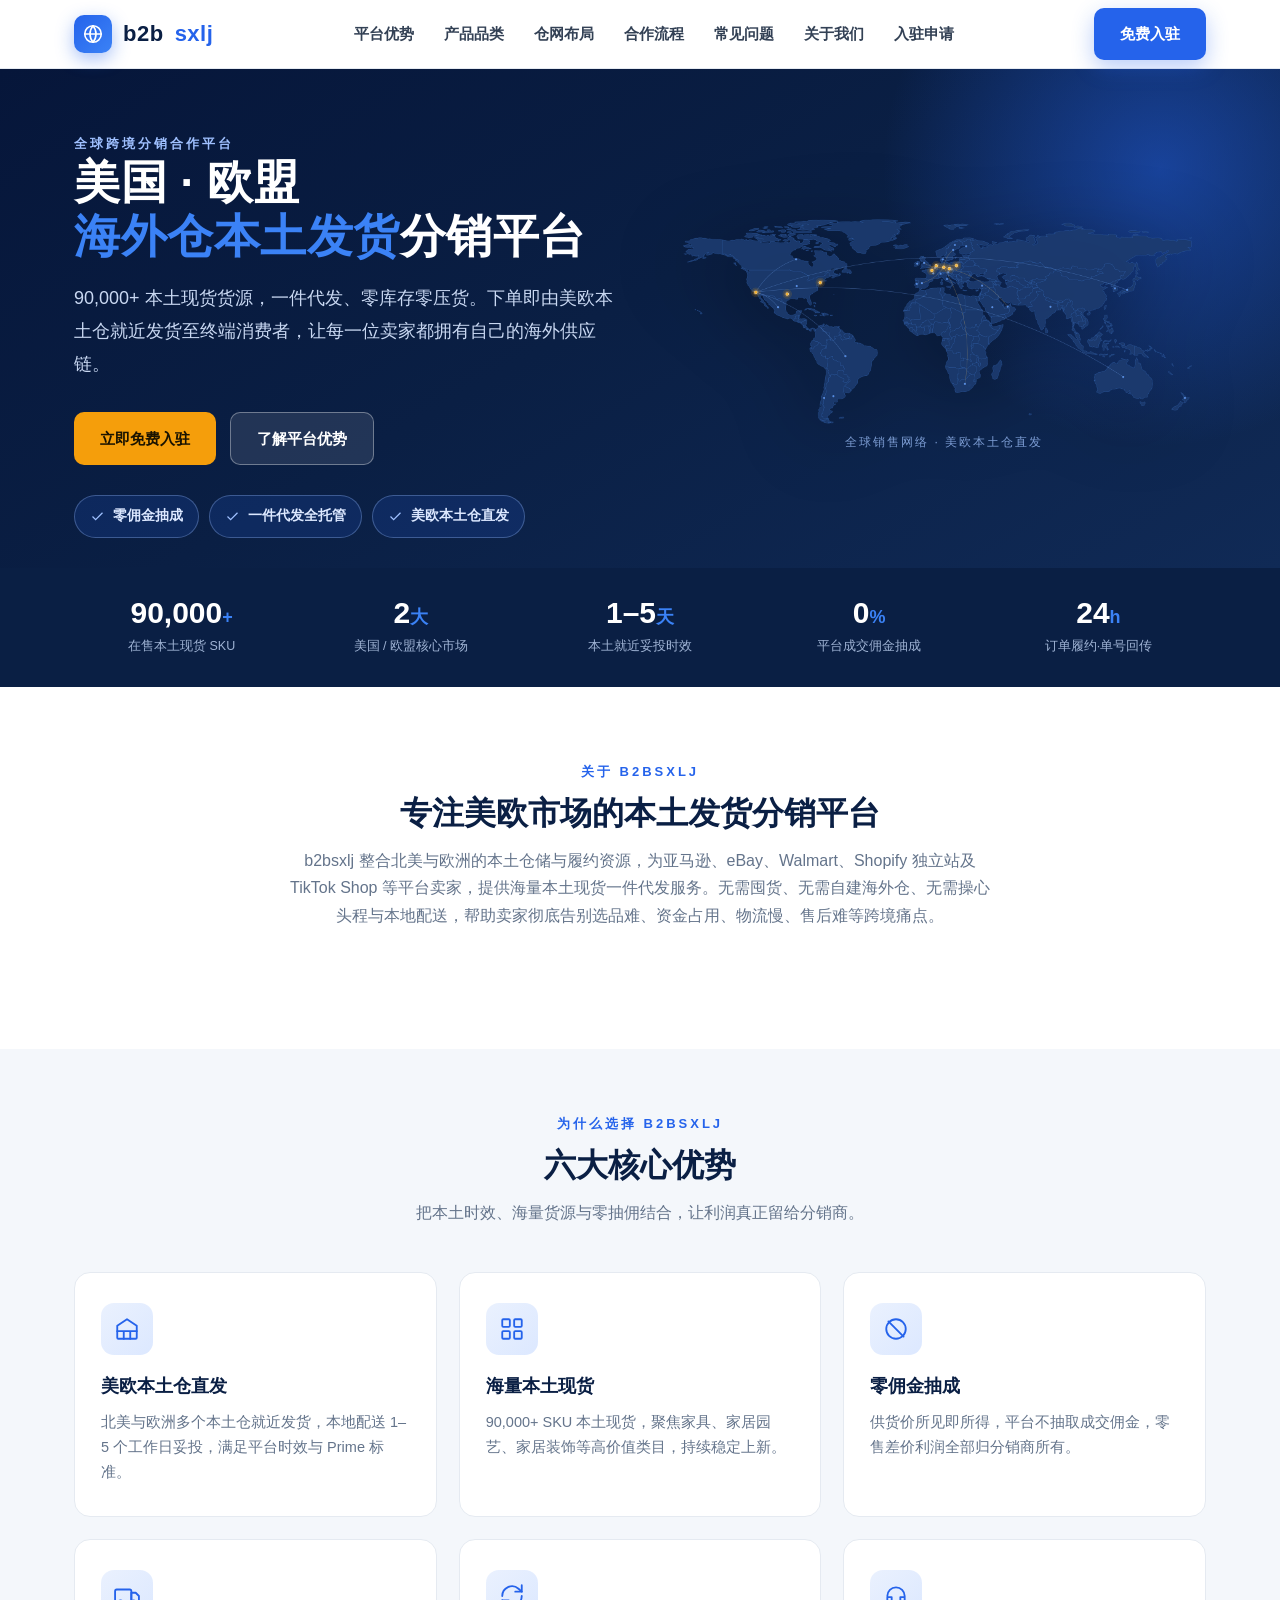
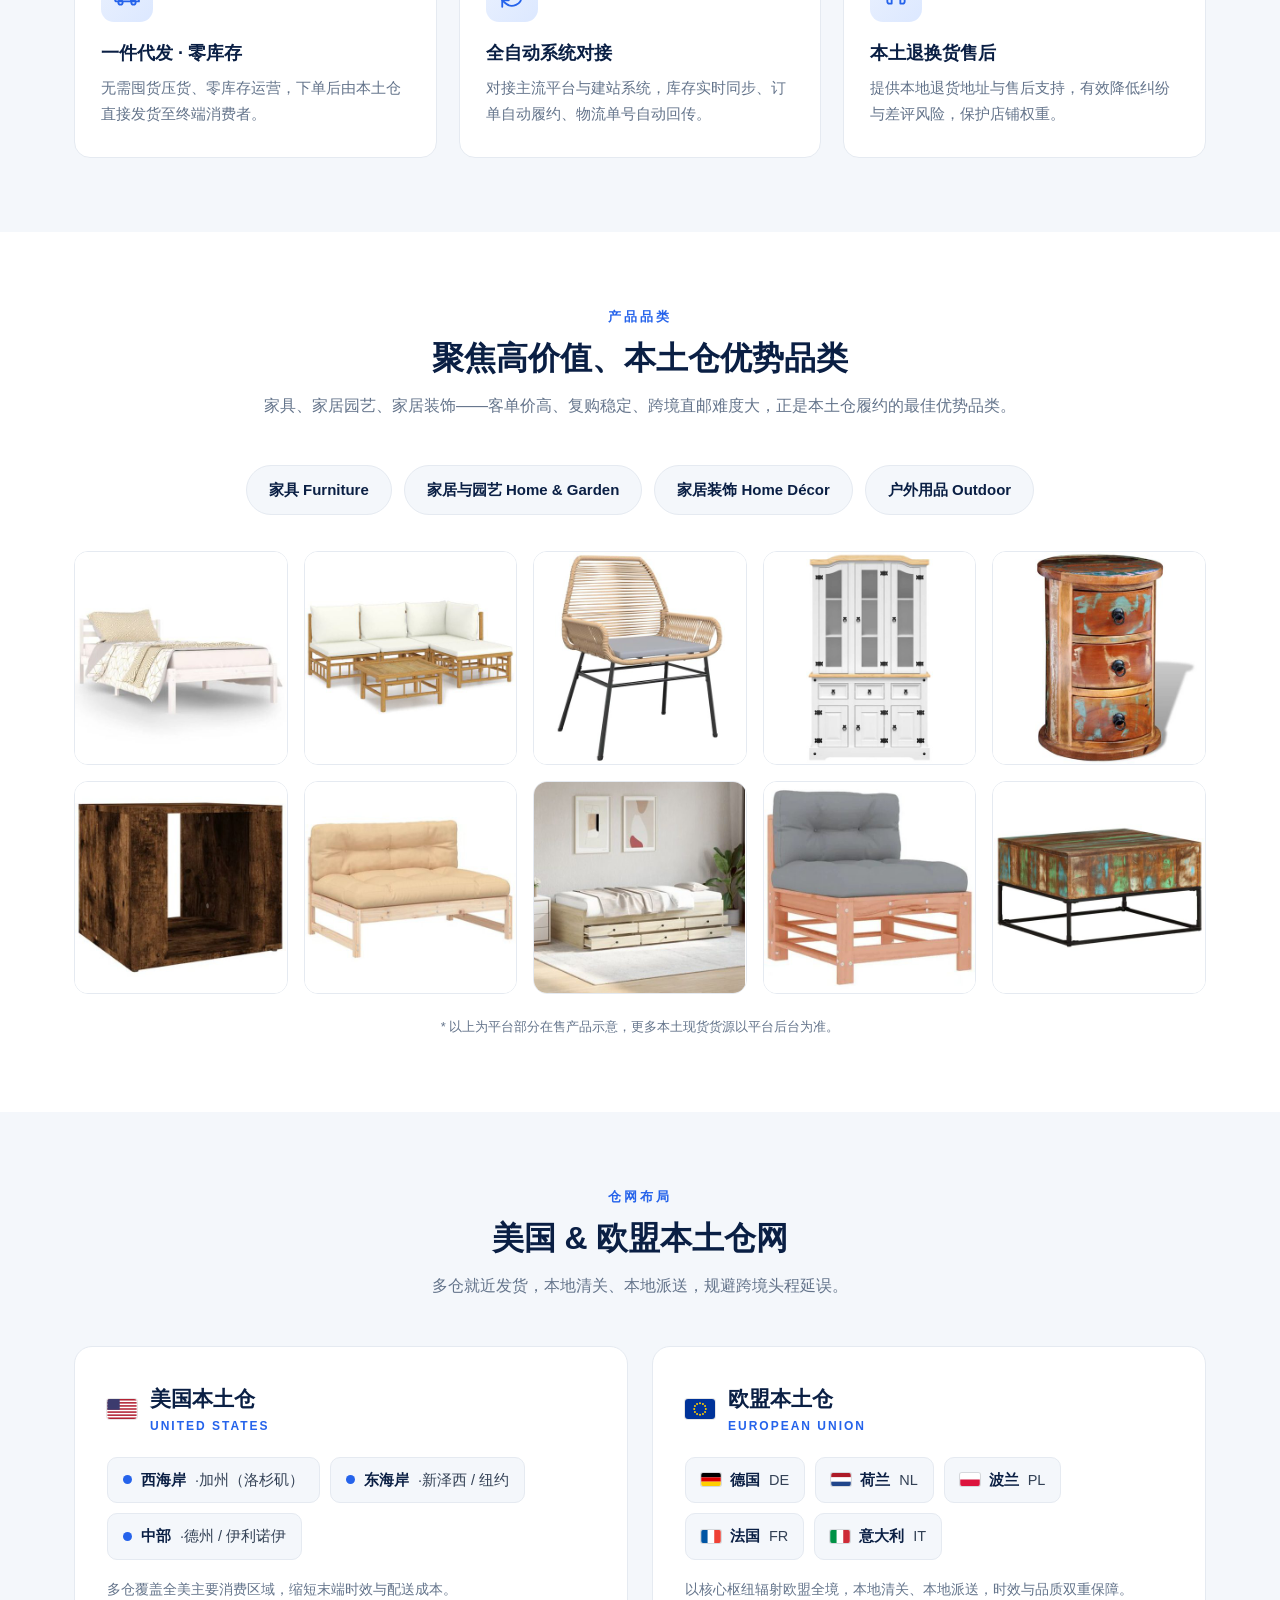
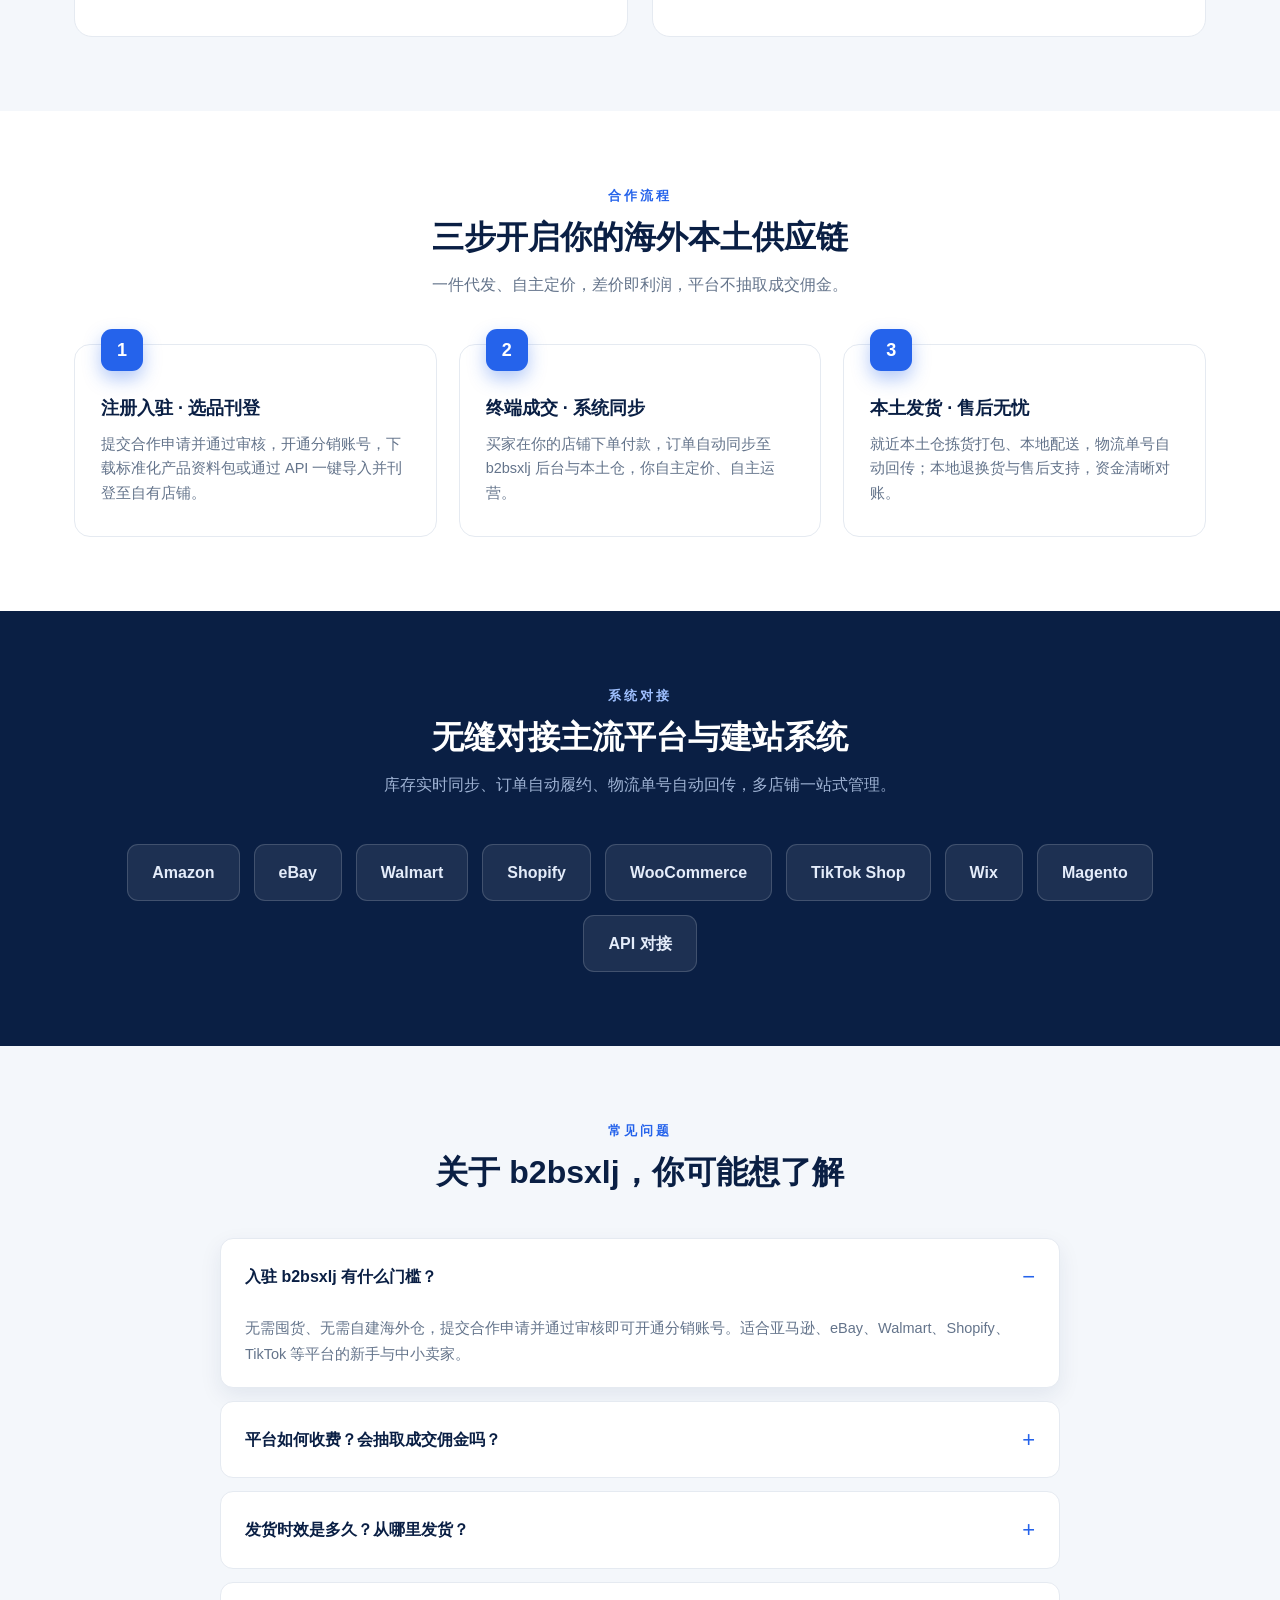
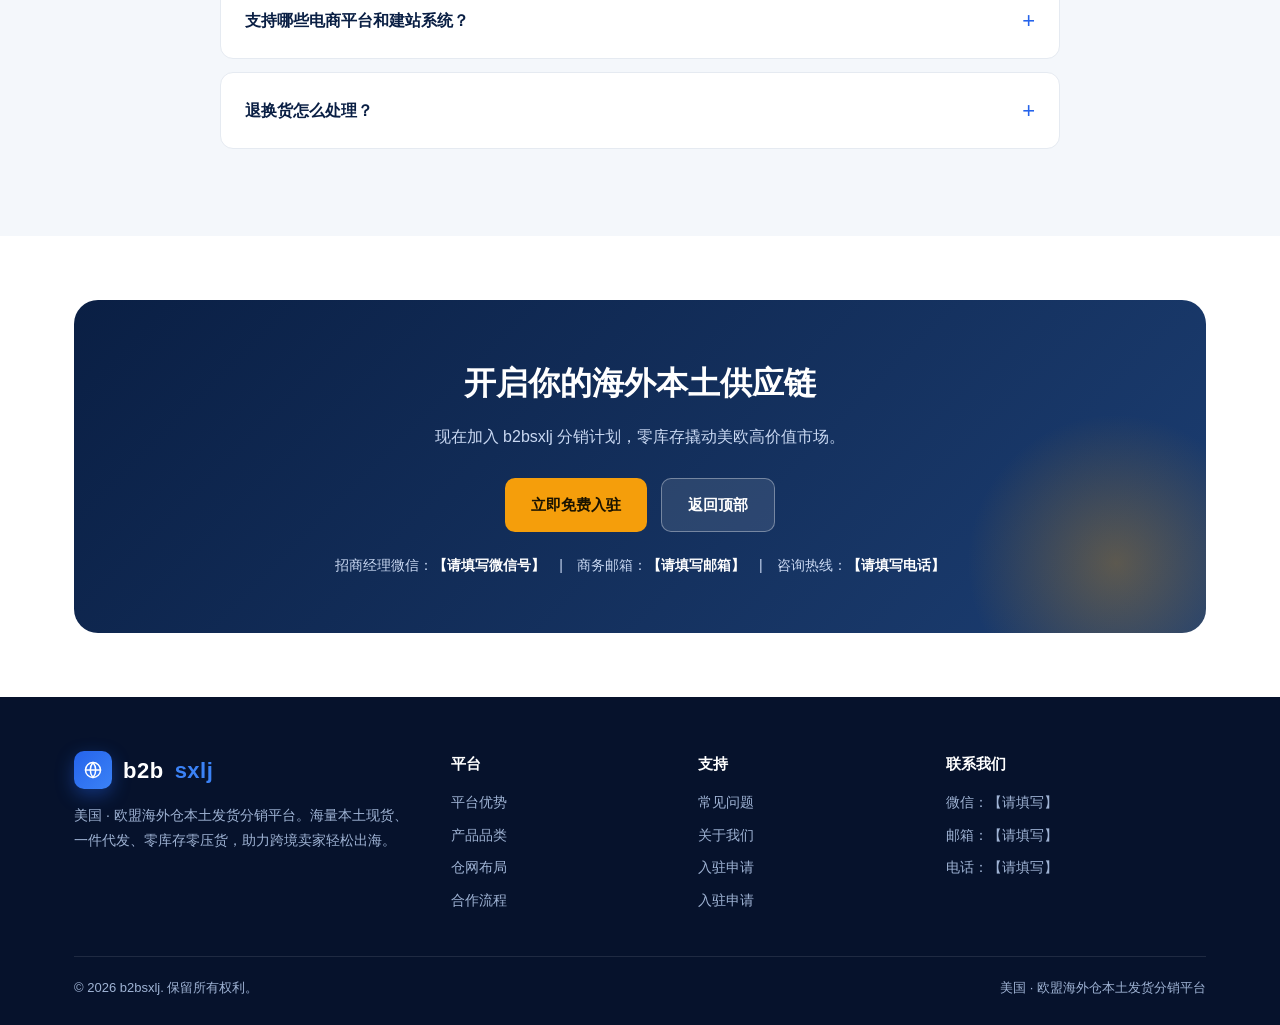
==== site/index.html @ 319b57b9 "Add b2bsxlj static website with Volcano Engine deployment kit - site/: static homepage, about, join " ====
<!DOCTYPE html>
<html lang="zh-CN">
<head>
<meta charset="UTF-8">
<meta name="viewport" content="width=device-width, initial-scale=1.0">
<title>b2bsxlj | 美国·欧盟海外仓本土发货分销平台</title>
<meta name="description" content="b2bsxlj 是专注美国与欧盟市场的海外仓本土发货一件代发分销平台，90,000+ 本土现货，零佣金抽成，系统自动履约。">
<link rel="stylesheet" href="assets/style.css">
</head>
<body>

<!-- ============================= 导航 ============================= -->
<header>
  <div class="wrap nav">
    <a class="logo" href="#top">
      <span class="mk"><svg width="22" height="22" viewBox="0 0 24 24" fill="none" stroke="#fff" stroke-width="1.8" stroke-linecap="round" stroke-linejoin="round"><circle cx="12" cy="12" r="9"/><path d="M3 12h18M12 3a14 14 0 0 1 0 18M12 3a14 14 0 0 0 0 18"/></svg></span>
      b2b<b>sxlj</b>
    </a>
    <nav class="nav-links">
      <a href="#advantages">平台优势</a>
      <a href="#products">产品品类</a>
      <a href="#warehouses">仓网布局</a>
      <a href="#how">合作流程</a>
      <a href="#faq">常见问题</a>
      <a href="about.html">关于我们</a>
      <a href="join.html">入驻申请</a>
    </nav>
    <div class="nav-cta">
      <a class="btn btn-primary" href="join.html">免费入驻</a>
    </div>
  </div>
</header>

<!-- ============================= 首屏 ============================= -->
<section class="hero" id="top">
  <div class="wrap">
    <div class="hero-grid">
      <div>
        <div class="kicker" style="color:#9FC0FF">全球跨境分销合作平台</div>
        <h1>美国 · 欧盟<br><span class="hl">海外仓本土发货</span>分销平台</h1>
        <p class="sub">90,000+ 本土现货货源，一件代发、零库存零压货。下单即由美欧本土仓就近发货至终端消费者，让每一位卖家都拥有自己的海外供应链。</p>
        <div class="cta-row">
          <a class="btn btn-amber" href="join.html">立即免费入驻</a>
          <a class="btn btn-ghost" href="#advantages">了解平台优势</a>
        </div>
        <div class="badges">
          <span class="badge"><svg width="15" height="15" viewBox="0 0 24 24" fill="none" stroke="#9FC0FF" stroke-width="2"><path d="M20 6 9 17l-5-5"/></svg>零佣金抽成</span>
          <span class="badge"><svg width="15" height="15" viewBox="0 0 24 24" fill="none" stroke="#9FC0FF" stroke-width="2"><path d="M20 6 9 17l-5-5"/></svg>一件代发全托管</span>
          <span class="badge"><svg width="15" height="15" viewBox="0 0 24 24" fill="none" stroke="#9FC0FF" stroke-width="2"><path d="M20 6 9 17l-5-5"/></svg>美欧本土仓直发</span>
        </div>
      </div>
      <div class="hero-art">
        <img class="hero-map" src="assets/map.png" alt="b2bsxlj 全球销售与履约网络">
        <div class="hero-cap">全球销售网络 · 美欧本土仓直发</div>
      </div>
    </div>
  </div>
</section>

<!-- ============================= 数据条 ============================= -->
<section class="stats">
  <div class="wrap">
    <div class="stat"><div class="n">90,000<span>+</span></div><div class="l">在售本土现货 SKU</div></div>
    <div class="stat"><div class="n">2<span>大</span></div><div class="l">美国 / 欧盟核心市场</div></div>
    <div class="stat"><div class="n">1–5<span>天</span></div><div class="l">本土就近妥投时效</div></div>
    <div class="stat"><div class="n">0<span>%</span></div><div class="l">平台成交佣金抽成</div></div>
    <div class="stat"><div class="n">24<span>h</span></div><div class="l">订单履约·单号回传</div></div>
  </div>
</section>

<!-- ============================= 平台简介 ============================= -->
<section class="sec">
  <div class="wrap sec-head">
    <div class="kicker">关于 b2bsxlj</div>
    <h2>专注美欧市场的本土发货分销平台</h2>
    <p>b2bsxlj 整合北美与欧洲的本土仓储与履约资源，为亚马逊、eBay、Walmart、Shopify 独立站及 TikTok Shop 等平台卖家，提供海量本土现货一件代发服务。无需囤货、无需自建海外仓、无需操心头程与本地配送，帮助卖家彻底告别选品难、资金占用、物流慢、售后难等跨境痛点。</p>
  </div>
</section>

<!-- ============================= 核心优势 ============================= -->
<section class="sec" id="advantages" style="background:var(--panel);padding-top:64px">
  <div class="wrap">
    <div class="sec-head">
      <div class="kicker">为什么选择 b2bsxlj</div>
      <h2>六大核心优势</h2>
      <p>把本土时效、海量货源与零抽佣结合，让利润真正留给分销商。</p>
    </div>
    <div class="feat-grid">
      <div class="feat"><div class="ic"><svg width="26" height="26" viewBox="0 0 24 24" fill="none" stroke="currentColor" stroke-width="1.7" stroke-linecap="round" stroke-linejoin="round"><path d="M3 9l9-6 9 6v11a1 1 0 0 1-1 1H4a1 1 0 0 1-1-1z"/><path d="M3 14h18M9 21v-7h6v7"/></svg></div>
        <h3>美欧本土仓直发</h3><p>北美与欧洲多个本土仓就近发货，本地配送 1–5 个工作日妥投，满足平台时效与 Prime 标准。</p></div>
      <div class="feat"><div class="ic"><svg width="26" height="26" viewBox="0 0 24 24" fill="none" stroke="currentColor" stroke-width="1.7" stroke-linecap="round" stroke-linejoin="round"><rect x="3" y="3" width="7" height="7" rx="1"/><rect x="14" y="3" width="7" height="7" rx="1"/><rect x="3" y="14" width="7" height="7" rx="1"/><rect x="14" y="14" width="7" height="7" rx="1"/></svg></div>
        <h3>海量本土现货</h3><p>90,000+ SKU 本土现货，聚焦家具、家居园艺、家居装饰等高价值类目，持续稳定上新。</p></div>
      <div class="feat"><div class="ic"><svg width="26" height="26" viewBox="0 0 24 24" fill="none" stroke="currentColor" stroke-width="1.7" stroke-linecap="round" stroke-linejoin="round"><circle cx="12" cy="12" r="9"/><path d="M5 5l14 14"/></svg></div>
        <h3>零佣金抽成</h3><p>供货价所见即所得，平台不抽取成交佣金，零售差价利润全部归分销商所有。</p></div>
      <div class="feat"><div class="ic"><svg width="26" height="26" viewBox="0 0 24 24" fill="none" stroke="currentColor" stroke-width="1.7" stroke-linecap="round" stroke-linejoin="round"><rect x="1" y="6" width="15" height="11" rx="1.5"/><path d="M16 9h4l3 3v5h-7z"/><circle cx="6" cy="18" r="2"/><circle cx="18" cy="18" r="2"/></svg></div>
        <h3>一件代发 · 零库存</h3><p>无需囤货压货、零库存运营，下单后由本土仓直接发货至终端消费者。</p></div>
      <div class="feat"><div class="ic"><svg width="26" height="26" viewBox="0 0 24 24" fill="none" stroke="currentColor" stroke-width="1.7" stroke-linecap="round" stroke-linejoin="round"><path d="M21 2v6h-6"/><path d="M3 12a9 9 0 0 1 15-6.7L21 8"/><path d="M3 22v-6h6"/><path d="M21 12a9 9 0 0 1-15 6.7L3 16"/></svg></div>
        <h3>全自动系统对接</h3><p>对接主流平台与建站系统，库存实时同步、订单自动履约、物流单号自动回传。</p></div>
      <div class="feat"><div class="ic"><svg width="26" height="26" viewBox="0 0 24 24" fill="none" stroke="currentColor" stroke-width="1.7" stroke-linecap="round" stroke-linejoin="round"><path d="M4 12a8 8 0 0 1 16 0v5a2 2 0 0 1-2 2h-2v-6h4M4 13h4v6H6a2 2 0 0 1-2-2z"/></svg></div>
        <h3>本土退换货售后</h3><p>提供本地退货地址与售后支持，有效降低纠纷与差评风险，保护店铺权重。</p></div>
    </div>
  </div>
</section>

<!-- ============================= 产品品类 ============================= -->
<section class="sec" id="products">
  <div class="wrap">
    <div class="sec-head">
      <div class="kicker">产品品类</div>
      <h2>聚焦高价值、本土仓优势品类</h2>
      <p>家具、家居园艺、家居装饰——客单价高、复购稳定、跨境直邮难度大，正是本土仓履约的最佳优势品类。</p>
    </div>
    <div class="cats">
      <span class="cat-pill">家具 Furniture</span>
      <span class="cat-pill">家居与园艺 Home &amp; Garden</span>
      <span class="cat-pill">家居装饰 Home Décor</span>
      <span class="cat-pill">户外用品 Outdoor</span>
    </div>
    <div class="prod-grid">
      <div class="pcard"><div class="pimg" style="background-image:url('assets/p1.jpg')"></div></div>
      <div class="pcard"><div class="pimg" style="background-image:url('assets/p2.jpg')"></div></div>
      <div class="pcard"><div class="pimg" style="background-image:url('assets/p3.jpg')"></div></div>
      <div class="pcard"><div class="pimg" style="background-image:url('assets/p4.jpg')"></div></div>
      <div class="pcard"><div class="pimg" style="background-image:url('assets/p5.jpg')"></div></div>
      <div class="pcard"><div class="pimg" style="background-image:url('assets/p6.jpg')"></div></div>
      <div class="pcard"><div class="pimg" style="background-image:url('assets/p7.jpg')"></div></div>
      <div class="pcard"><div class="pimg" style="background-image:url('assets/p8.jpg')"></div></div>
      <div class="pcard"><div class="pimg" style="background-image:url('assets/p9.jpg')"></div></div>
      <div class="pcard"><div class="pimg" style="background-image:url('assets/p10.jpg')"></div></div>
    </div>
    <p class="prod-note">* 以上为平台部分在售产品示意，更多本土现货货源以平台后台为准。</p>
  </div>
</section>

<!-- ============================= 仓网布局 ============================= -->
<section class="sec wh-sec" id="warehouses">
  <div class="wrap">
    <div class="sec-head">
      <div class="kicker">仓网布局</div>
      <h2>美国 &amp; 欧盟本土仓网</h2>
      <p>多仓就近发货，本地清关、本地派送，规避跨境头程延误。</p>
    </div>
    <div class="wh-grid">
      <div class="whc">
        <div class="hd">
          <svg class="flag" width="30" height="20" viewBox="0 0 38 26"><rect width="38" height="26" fill="#fff"/><g fill="#B22234"><rect width="38" height="2"/><rect y="4" width="38" height="2"/><rect y="8" width="38" height="2"/><rect y="12" width="38" height="2"/><rect y="16" width="38" height="2"/><rect y="20" width="38" height="2"/><rect y="24" width="38" height="2"/></g><rect width="16" height="14" fill="#3C3B6E"/></svg>
          <div class="t">美国本土仓<small>UNITED STATES</small></div>
        </div>
        <div class="nodes">
          <span class="node"><span class="dot"></span><b>西海岸</b>·加州（洛杉矶）</span>
          <span class="node"><span class="dot"></span><b>东海岸</b>·新泽西 / 纽约</span>
          <span class="node"><span class="dot"></span><b>中部</b>·德州 / 伊利诺伊</span>
        </div>
        <p class="desc">多仓覆盖全美主要消费区域，缩短末端时效与配送成本。</p>
      </div>
      <div class="whc">
        <div class="hd">
          <svg class="flag" width="30" height="20" viewBox="0 0 36 24"><rect width="36" height="24" fill="#003399"/><g fill="#FFCC00"><circle cx="18" cy="5" r="1.2"/><circle cx="21.5" cy="5.94" r="1.2"/><circle cx="24.06" cy="8.5" r="1.2"/><circle cx="25" cy="12" r="1.2"/><circle cx="24.06" cy="15.5" r="1.2"/><circle cx="21.5" cy="18.06" r="1.2"/><circle cx="18" cy="19" r="1.2"/><circle cx="14.5" cy="18.06" r="1.2"/><circle cx="11.94" cy="15.5" r="1.2"/><circle cx="11" cy="12" r="1.2"/><circle cx="11.94" cy="8.5" r="1.2"/><circle cx="14.5" cy="5.94" r="1.2"/></g></svg>
          <div class="t">欧盟本土仓<small>EUROPEAN UNION</small></div>
        </div>
        <div class="nodes">
          <span class="node"><svg class="cflag" viewBox="0 0 18 12"><rect width="18" height="4" fill="#000"/><rect y="4" width="18" height="4" fill="#DD0000"/><rect y="8" width="18" height="4" fill="#FFCE00"/></svg><b>德国</b> DE</span>
          <span class="node"><svg class="cflag" viewBox="0 0 18 12"><rect width="18" height="4" fill="#AE1C28"/><rect y="4" width="18" height="4" fill="#fff"/><rect y="8" width="18" height="4" fill="#21468B"/></svg><b>荷兰</b> NL</span>
          <span class="node"><svg class="cflag" viewBox="0 0 18 12"><rect width="18" height="6" fill="#fff"/><rect y="6" width="18" height="6" fill="#DC143C"/></svg><b>波兰</b> PL</span>
          <span class="node"><svg class="cflag" viewBox="0 0 18 12"><rect width="6" height="12" fill="#0055A4"/><rect x="6" width="6" height="12" fill="#fff"/><rect x="12" width="6" height="12" fill="#EF4135"/></svg><b>法国</b> FR</span>
          <span class="node"><svg class="cflag" viewBox="0 0 18 12"><rect width="6" height="12" fill="#009246"/><rect x="6" width="6" height="12" fill="#fff"/><rect x="12" width="6" height="12" fill="#CE2B37"/></svg><b>意大利</b> IT</span>
        </div>
        <p class="desc">以核心枢纽辐射欧盟全境，本地清关、本地派送，时效与品质双重保障。</p>
      </div>
    </div>
  </div>
</section>

<!-- ============================= 合作流程 ============================= -->
<section class="sec" id="how">
  <div class="wrap">
    <div class="sec-head">
      <div class="kicker">合作流程</div>
      <h2>三步开启你的海外本土供应链</h2>
      <p>一件代发、自主定价，差价即利润，平台不抽取成交佣金。</p>
    </div>
    <div class="steps">
      <div class="step"><div class="no">1</div><h3>注册入驻 · 选品刊登</h3><p>提交合作申请并通过审核，开通分销账号，下载标准化产品资料包或通过 API 一键导入并刊登至自有店铺。</p></div>
      <div class="step"><div class="no">2</div><h3>终端成交 · 系统同步</h3><p>买家在你的店铺下单付款，订单自动同步至 b2bsxlj 后台与本土仓，你自主定价、自主运营。</p></div>
      <div class="step"><div class="no">3</div><h3>本土发货 · 售后无忧</h3><p>就近本土仓拣货打包、本地配送，物流单号自动回传；本地退换货与售后支持，资金清晰对账。</p></div>
    </div>
  </div>
</section>

<!-- ============================= 系统对接 ============================= -->
<section class="sec integ-sec">
  <div class="wrap">
    <div class="sec-head">
      <div class="kicker" style="color:#9FC0FF">系统对接</div>
      <h2>无缝对接主流平台与建站系统</h2>
      <p>库存实时同步、订单自动履约、物流单号自动回传，多店铺一站式管理。</p>
    </div>
    <div class="integ">
      <span class="chip">Amazon</span>
      <span class="chip">eBay</span>
      <span class="chip">Walmart</span>
      <span class="chip">Shopify</span>
      <span class="chip">WooCommerce</span>
      <span class="chip">TikTok Shop</span>
      <span class="chip">Wix</span>
      <span class="chip">Magento</span>
      <span class="chip">API 对接</span>
    </div>
  </div>
</section>

<!-- ============================= 常见问题 ============================= -->
<section class="sec" id="faq" style="background:var(--panel)">
  <div class="wrap">
    <div class="sec-head"><div class="kicker">常见问题</div><h2>关于 b2bsxlj，你可能想了解</h2></div>
    <div class="faq">
      <details open><summary>入驻 b2bsxlj 有什么门槛？</summary><div class="a">无需囤货、无需自建海外仓，提交合作申请并通过审核即可开通分销账号。适合亚马逊、eBay、Walmart、Shopify、TikTok 等平台的新手与中小卖家。</div></details>
      <details><summary>平台如何收费？会抽取成交佣金吗？</summary><div class="a">平台不抽取成交佣金，供货价所见即所得，零售差价利润全部归你。具体费用方案以平台公布为准，详情请联系招商经理咨询。</div></details>
      <details><summary>发货时效是多久？从哪里发货？</summary><div class="a">订单由美国 / 欧盟本土仓就近发货，本地配送一般 1–5 个工作日妥投，满足主流平台与买家对本土时效的要求。</div></details>
      <details><summary>支持哪些电商平台和建站系统？</summary><div class="a">支持 Amazon、eBay、Walmart、Shopify、WooCommerce、TikTok Shop、Wix、Magento 等主流平台，可通过资料包或 API 对接，库存与订单自动同步。</div></details>
      <details><summary>退换货怎么处理？</summary><div class="a">提供本地退货地址与售后支持，退货可退至本土仓，由平台协助处理，降低纠纷与差评风险。</div></details>
    </div>
  </div>
</section>

<!-- ============================= 行动号召 ============================= -->
<section class="cta-sec" id="contact">
  <div class="wrap">
    <div class="cta-box">
      <h2>开启你的海外本土供应链</h2>
      <p>现在加入 b2bsxlj 分销计划，零库存撬动美欧高价值市场。</p>
      <div class="cta-row">
        <a class="btn btn-amber" href="join.html">立即免费入驻</a>
        <a class="btn btn-ghost" href="#top">返回顶部</a>
      </div>
      <p style="margin-top:22px;font-size:14px">招商经理微信：<b style="color:#fff">【请填写微信号】</b>　|　商务邮箱：<b style="color:#fff">【请填写邮箱】</b>　|　咨询热线：<b style="color:#fff">【请填写电话】</b></p>
    </div>
  </div>
</section>

<!-- ============================= 页脚 ============================= -->
<footer>
  <div class="wrap">
    <div class="foot-grid">
      <div>
        <div class="logo"><span class="mk"><svg width="20" height="20" viewBox="0 0 24 24" fill="none" stroke="#fff" stroke-width="1.8" stroke-linecap="round" stroke-linejoin="round"><circle cx="12" cy="12" r="9"/><path d="M3 12h18M12 3a14 14 0 0 1 0 18M12 3a14 14 0 0 0 0 18"/></svg></span>b2b<b style="color:var(--azure2)">sxlj</b></div>
        <p>美国 · 欧盟海外仓本土发货分销平台。海量本土现货、一件代发、零库存零压货，助力跨境卖家轻松出海。</p>
      </div>
      <div class="foot-col"><h4>平台</h4><a href="#advantages">平台优势</a><a href="#products">产品品类</a><a href="#warehouses">仓网布局</a><a href="#how">合作流程</a></div>
      <div class="foot-col"><h4>支持</h4><a href="#faq">常见问题</a><a href="about.html">关于我们</a>
      <a href="join.html">入驻申请</a><a href="join.html">入驻申请</a></div>
      <div class="foot-col"><h4>联系我们</h4><a href="#">微信：【请填写】</a><a href="#">邮箱：【请填写】</a><a href="#">电话：【请填写】</a></div>
    </div>
    <div class="foot-bottom">
      <span>© 2026 b2bsxlj. 保留所有权利。</span>
      <span>美国 · 欧盟海外仓本土发货分销平台</span>
    </div>
  </div>
</footer>

<script src="assets/edit.js"></script>
</body>
</html>
---- site/assets/style.css ----
:root{
    --ink:#0A1F44; --navy:#102A56; --azure:#2563EB; --azure2:#3B82F6;
    --amber:#F59E0B; --slate:#334155; --muted:#64748B; --line:#E5EAF1;
    --panel:#F4F7FB; --panel2:#EEF3FA; --white:#fff;
    --maxw:1180px;
  }
  *{margin:0;padding:0;box-sizing:border-box}
  html{scroll-behavior:smooth}
  body{font-family:-apple-system,BlinkMacSystemFont,"PingFang SC","Microsoft YaHei","Noto Sans SC","Hiragino Sans GB",sans-serif;
    color:var(--slate);line-height:1.7;background:#fff;-webkit-font-smoothing:antialiased}
  a{color:inherit;text-decoration:none}
  img{max-width:100%;display:block}
  .wrap{max-width:var(--maxw);margin:0 auto;padding:0 24px}
  .btn{display:inline-flex;align-items:center;gap:8px;border-radius:10px;padding:13px 26px;font-size:15px;font-weight:700;cursor:pointer;border:none;transition:.2s}
  .btn-primary{background:var(--azure);color:#fff;box-shadow:0 8px 22px rgba(37,99,235,.32)}
  .btn-primary:hover{background:#1d4fd0;transform:translateY(-1px)}
  .btn-amber{background:var(--amber);color:#1a1300}
  .btn-amber:hover{background:#e08e00;transform:translateY(-1px)}
  .btn-ghost{background:rgba(255,255,255,.1);color:#fff;border:1px solid rgba(255,255,255,.35)}
  .btn-ghost:hover{background:rgba(255,255,255,.18)}
  .kicker{font-size:13px;letter-spacing:3px;font-weight:800;color:var(--azure);text-transform:uppercase}
  .sec{padding:74px 0}
  .sec-head{text-align:center;max-width:760px;margin:0 auto 46px}
  .sec-head h2{font-size:32px;font-weight:900;color:var(--ink);margin:10px 0 14px;line-height:1.25}
  .sec-head p{font-size:16px;color:var(--muted)}

  /* ---------- NAV ---------- */
  header{position:sticky;top:0;z-index:50;background:rgba(255,255,255,.92);backdrop-filter:blur(10px);border-bottom:1px solid var(--line)}
  .nav{display:flex;align-items:center;justify-content:space-between;height:68px}
  .logo{display:flex;align-items:center;gap:11px;font-weight:900;font-size:22px;color:var(--ink);letter-spacing:.5px}
  .logo b{color:var(--azure)}
  .logo .mk{width:38px;height:38px;border-radius:10px;background:linear-gradient(135deg,var(--azure),var(--azure2));display:flex;align-items:center;justify-content:center;box-shadow:0 6px 18px rgba(37,99,235,.4)}
  .nav-links{display:flex;align-items:center;gap:30px}
  .nav-links a{font-size:15px;font-weight:600;color:var(--slate)}
  .nav-links a:hover{color:var(--azure)}
  .nav-cta{display:flex;align-items:center;gap:12px}
  .menu-toggle{display:none;background:none;border:none;cursor:pointer}

  /* ---------- HERO ---------- */
  .hero{position:relative;background:linear-gradient(150deg,#06163A 0%,#0A1F44 48%,#102A56 100%);color:#fff;overflow:hidden}
  .hero::before{content:"";position:absolute;width:560px;height:560px;right:-160px;top:-180px;border-radius:50%;
    background:radial-gradient(circle,rgba(37,99,235,.5),transparent 70%)}
  .hero .wrap{position:relative;z-index:2;padding-top:64px;padding-bottom:30px}
  .hero-grid{display:grid;grid-template-columns:1.05fr .95fr;gap:30px;align-items:center}
  .hero h1{font-size:46px;line-height:1.18;font-weight:900;letter-spacing:.5px}
  .hero h1 .hl{color:var(--azure2)}
  .hero .sub{margin-top:18px;font-size:18px;color:#C9D8F2;line-height:1.85;max-width:540px}
  .hero .cta-row{margin-top:30px;display:flex;gap:14px;flex-wrap:wrap}
  .hero .badges{margin-top:30px;display:flex;gap:10px;flex-wrap:wrap}
  .hero .badge{display:flex;align-items:center;gap:8px;background:rgba(37,99,235,.16);border:1px solid rgba(159,192,255,.32);
    padding:9px 15px;border-radius:30px;font-size:13.5px;color:#DCE8FF;font-weight:600}
  .hero .badge svg{flex:none}
  .hero-art{position:relative}
  .hero-map{width:100%;filter:drop-shadow(0 16px 40px rgba(0,0,0,.4))}
  .hero-cap{margin-top:8px;font-size:12px;letter-spacing:2px;color:#7FA0D8;text-align:center}

  /* ---------- STATS ---------- */
  .stats{background:var(--ink);color:#fff}
  .stats .wrap{display:grid;grid-template-columns:repeat(5,1fr);gap:14px;padding:30px 24px}
  .stat{text-align:center}
  .stat .n{font-size:30px;font-weight:900;line-height:1}
  .stat .n span{color:var(--azure2);font-size:18px}
  .stat .l{font-size:12.5px;color:#9FB3D4;margin-top:8px}

  /* ---------- FEATURES ---------- */
  .feat-grid{display:grid;grid-template-columns:repeat(3,1fr);gap:22px}
  .feat{background:#fff;border:1px solid var(--line);border-radius:16px;padding:30px 26px;transition:.2s}
  .feat:hover{box-shadow:0 14px 36px rgba(16,42,86,.1);transform:translateY(-3px);border-color:#cdd 9e2}
  .feat .ic{width:52px;height:52px;border-radius:13px;background:linear-gradient(135deg,#EAF1FE,#DCE8FF);display:flex;align-items:center;justify-content:center;color:var(--azure);margin-bottom:16px}
  .feat h3{font-size:18px;font-weight:800;color:var(--ink);margin-bottom:8px}
  .feat p{font-size:14.5px;color:var(--muted);line-height:1.75}

  /* ---------- PRODUCTS ---------- */
  .cats{display:flex;gap:12px;justify-content:center;flex-wrap:wrap;margin-bottom:36px}
  .cat-pill{background:var(--panel);border:1px solid var(--line);border-radius:30px;padding:11px 22px;font-weight:700;color:var(--ink);font-size:15px}
  .prod-grid{display:grid;grid-template-columns:repeat(5,1fr);gap:16px}
  .pcard{border:1px solid var(--line);border-radius:14px;overflow:hidden;background:#fff;transition:.2s}
  .pcard:hover{box-shadow:0 12px 28px rgba(16,42,86,.12);transform:translateY(-3px)}
  .pcard .pimg{aspect-ratio:1/1;background:#fff center/contain no-repeat}
  .prod-note{text-align:center;color:var(--muted);font-size:13px;margin-top:22px}

  /* ---------- WAREHOUSES ---------- */
  .wh-sec{background:var(--panel)}
  .wh-grid{display:grid;grid-template-columns:1fr 1fr;gap:24px}
  .whc{background:#fff;border:1px solid var(--line);border-radius:18px;padding:34px 32px}
  .whc .hd{display:flex;align-items:center;gap:13px;margin-bottom:20px}
  .whc .flag{box-shadow:0 0 0 1px rgba(0,0,0,.1);border-radius:3px;flex:none}
  .whc .hd .t{font-size:21px;font-weight:900;color:var(--ink)}
  .whc .hd .t small{display:block;font-size:12px;letter-spacing:2px;color:var(--azure);font-weight:700}
  .nodes{display:flex;flex-wrap:wrap;gap:10px}
  .node{display:flex;align-items:center;gap:9px;background:var(--panel);border:1px solid var(--line);border-radius:10px;padding:10px 15px;font-size:14.5px;color:var(--slate)}
  .node b{color:var(--ink)}
  .cflag{width:20px;height:13px;border-radius:2px;box-shadow:0 0 0 1px rgba(0,0,0,.12);flex:none}
  .node .dot{width:9px;height:9px;border-radius:50%;background:var(--azure);flex:none}
  .whc .desc{margin-top:18px;color:var(--muted);font-size:14px}

  /* ---------- STEPS ---------- */
  .steps{display:grid;grid-template-columns:repeat(3,1fr);gap:22px}
  .step{position:relative;background:#fff;border:1px solid var(--line);border-radius:16px;padding:30px 26px}
  .step .no{position:absolute;top:-16px;left:26px;width:42px;height:42px;border-radius:11px;background:var(--azure);color:#fff;font-weight:900;font-size:18px;display:flex;align-items:center;justify-content:center;box-shadow:0 8px 18px rgba(37,99,235,.35)}
  .step h3{font-size:18px;font-weight:800;color:var(--ink);margin:18px 0 8px}
  .step p{font-size:14.5px;color:var(--muted)}

  /* ---------- INTEGRATIONS ---------- */
  .integ-sec{background:var(--ink);color:#fff}
  .integ-sec .sec-head h2{color:#fff}
  .integ-sec .sec-head p{color:#9FB3D4}
  .integ{display:flex;flex-wrap:wrap;justify-content:center;gap:14px}
  .chip{background:rgba(255,255,255,.08);border:1px solid rgba(255,255,255,.16);border-radius:11px;padding:14px 24px;font-size:16px;font-weight:700;color:#E4ECFA}

  /* ---------- FAQ ---------- */
  .faq{max-width:840px;margin:0 auto}
  details{background:#fff;border:1px solid var(--line);border-radius:13px;margin-bottom:13px;overflow:hidden}
  details[open]{box-shadow:0 8px 22px rgba(16,42,86,.08)}
  summary{list-style:none;cursor:pointer;padding:19px 24px;font-weight:700;color:var(--ink);font-size:16px;display:flex;justify-content:space-between;align-items:center}
  summary::-webkit-details-marker{display:none}
  summary::after{content:"+";font-size:22px;color:var(--azure);font-weight:400}
  details[open] summary::after{content:"−"}
  details .a{padding:0 24px 20px;color:var(--muted);font-size:14.5px;line-height:1.8}

  /* ---------- CTA ---------- */
  .cta-sec{padding:64px 0}
  .cta-box{background:linear-gradient(135deg,#0A1F44,#1c3e72);border-radius:24px;padding:56px 40px;text-align:center;color:#fff;position:relative;overflow:hidden}
  .cta-box::after{content:"";position:absolute;right:-60px;bottom:-80px;width:300px;height:300px;border-radius:50%;background:radial-gradient(circle,rgba(245,158,11,.3),transparent 70%)}
  .cta-box h2{font-size:32px;font-weight:900;position:relative;z-index:2}
  .cta-box p{margin-top:12px;font-size:16px;color:#C9D8F2;position:relative;z-index:2}
  .cta-box .cta-row{margin-top:28px;display:flex;gap:14px;justify-content:center;flex-wrap:wrap;position:relative;z-index:2}

  /* ---------- FOOTER ---------- */
  footer{background:#06122c;color:#9FB3D4;padding:54px 0 26px}
  .foot-grid{display:grid;grid-template-columns:1.6fr 1fr 1fr 1.2fr;gap:30px}
  footer .logo{color:#fff;margin-bottom:14px}
  footer p{font-size:14px;line-height:1.8}
  .foot-col h4{color:#fff;font-size:15px;font-weight:700;margin-bottom:14px}
  .foot-col a{display:block;font-size:14px;margin-bottom:9px}
  .foot-col a:hover{color:#fff}
  .foot-bottom{border-top:1px solid rgba(255,255,255,.1);margin-top:34px;padding-top:20px;display:flex;justify-content:space-between;flex-wrap:wrap;gap:10px;font-size:13px}

  /* ---------- EDIT BAR ---------- */
  #editbar{position:fixed;top:14px;right:14px;z-index:9999;background:#0A1F44;color:#fff;border-radius:12px;
    padding:10px 12px;box-shadow:0 10px 30px rgba(0,0,0,.3);font-size:13px;display:flex;align-items:center;gap:9px}
  #editbar button{font:inherit;border:none;border-radius:8px;padding:8px 12px;font-weight:700;cursor:pointer}
  #editbar .eb-edit{background:var(--amber);color:#1a1300}
  #editbar .eb-save{background:var(--azure);color:#fff;display:none}
  #editbar.on .eb-save{display:inline-block}
  #editbar .eb-status{max-width:230px;line-height:1.4;color:#cfe}
  [contenteditable="true"]{outline:2px dashed rgba(37,99,235,.0)}
  [contenteditable="true"] *:hover{outline:1px dashed rgba(37,99,235,.4)}

  /* ---------- RESPONSIVE ---------- */
  @media(max-width:900px){
    .hero-grid{grid-template-columns:1fr;gap:18px}
    .hero h1{font-size:34px}
    .stats .wrap{grid-template-columns:repeat(2,1fr);gap:20px}
    .feat-grid,.steps{grid-template-columns:1fr}
    .prod-grid{grid-template-columns:repeat(3,1fr)}
    .wh-grid,.foot-grid{grid-template-columns:1fr}
    .nav-links{display:none}
    .sec-head h2,.cta-box h2{font-size:25px}
    .sec{padding:52px 0}
  }
  @media(max-width:520px){
    .prod-grid{grid-template-columns:repeat(2,1fr)}
    .hero h1{font-size:28px}
  }

/* ===== 子页面通用 ===== */
.subhero{background:linear-gradient(150deg,#06163A 0%,#0A1F44 55%,#102A56 100%);color:#fff;padding:56px 0 50px;position:relative;overflow:hidden}
.subhero::before{content:"";position:absolute;width:480px;height:480px;right:-150px;top:-160px;border-radius:50%;background:radial-gradient(circle,rgba(37,99,235,.45),transparent 70%)}
.subhero .wrap{position:relative;z-index:2}
.subhero h1{font-size:38px;font-weight:900;letter-spacing:.5px;margin-top:8px}
.subhero p{margin-top:14px;font-size:17px;color:#C9D8F2;max-width:680px;line-height:1.85}
.prose{max-width:860px;margin:0 auto}
.prose h3{font-size:21px;color:var(--ink);font-weight:800;margin:30px 0 12px}
.prose p{font-size:16px;color:var(--slate);line-height:1.95;margin-bottom:14px}
.vals{display:grid;grid-template-columns:repeat(3,1fr);gap:20px;margin-top:34px}
.val{background:var(--panel);border:1px solid var(--line);border-radius:14px;padding:24px}
.val .ic{width:46px;height:46px;border-radius:12px;background:linear-gradient(135deg,#EAF1FE,#DCE8FF);display:flex;align-items:center;justify-content:center;color:var(--azure);margin-bottom:12px}
.val h4{font-size:16px;color:var(--ink);font-weight:800;margin-bottom:6px}
.val p{font-size:14px;color:var(--muted);line-height:1.7}

/* ===== 表单 ===== */
.form-wrap{max-width:720px;margin:0 auto;background:#fff;border:1px solid var(--line);border-radius:18px;padding:36px 34px;box-shadow:0 14px 40px rgba(16,42,86,.07)}
.form-row{display:grid;grid-template-columns:1fr 1fr;gap:18px}
.field{margin-bottom:18px}
.field label{display:block;font-size:14px;font-weight:700;color:var(--ink);margin-bottom:7px}
.field label .req{color:#e23}
.field input,.field select,.field textarea{width:100%;border:1px solid var(--line);border-radius:10px;padding:12px 14px;font:inherit;color:var(--slate);background:#fff;transition:.15s}
.field input:focus,.field select:focus,.field textarea:focus{outline:none;border-color:var(--azure);box-shadow:0 0 0 3px rgba(37,99,235,.12)}
.field textarea{min-height:110px;resize:vertical}
.form-note{font-size:13px;color:var(--muted);margin-top:6px}
.form-ok{display:none;background:#ECFDF3;border:1px solid #A6E9C5;color:#067647;border-radius:10px;padding:14px 16px;font-size:14px;margin-bottom:18px}
@media(max-width:680px){.form-row{grid-template-columns:1fr}.subhero h1{font-size:28px}.vals{grid-template-columns:1fr}}
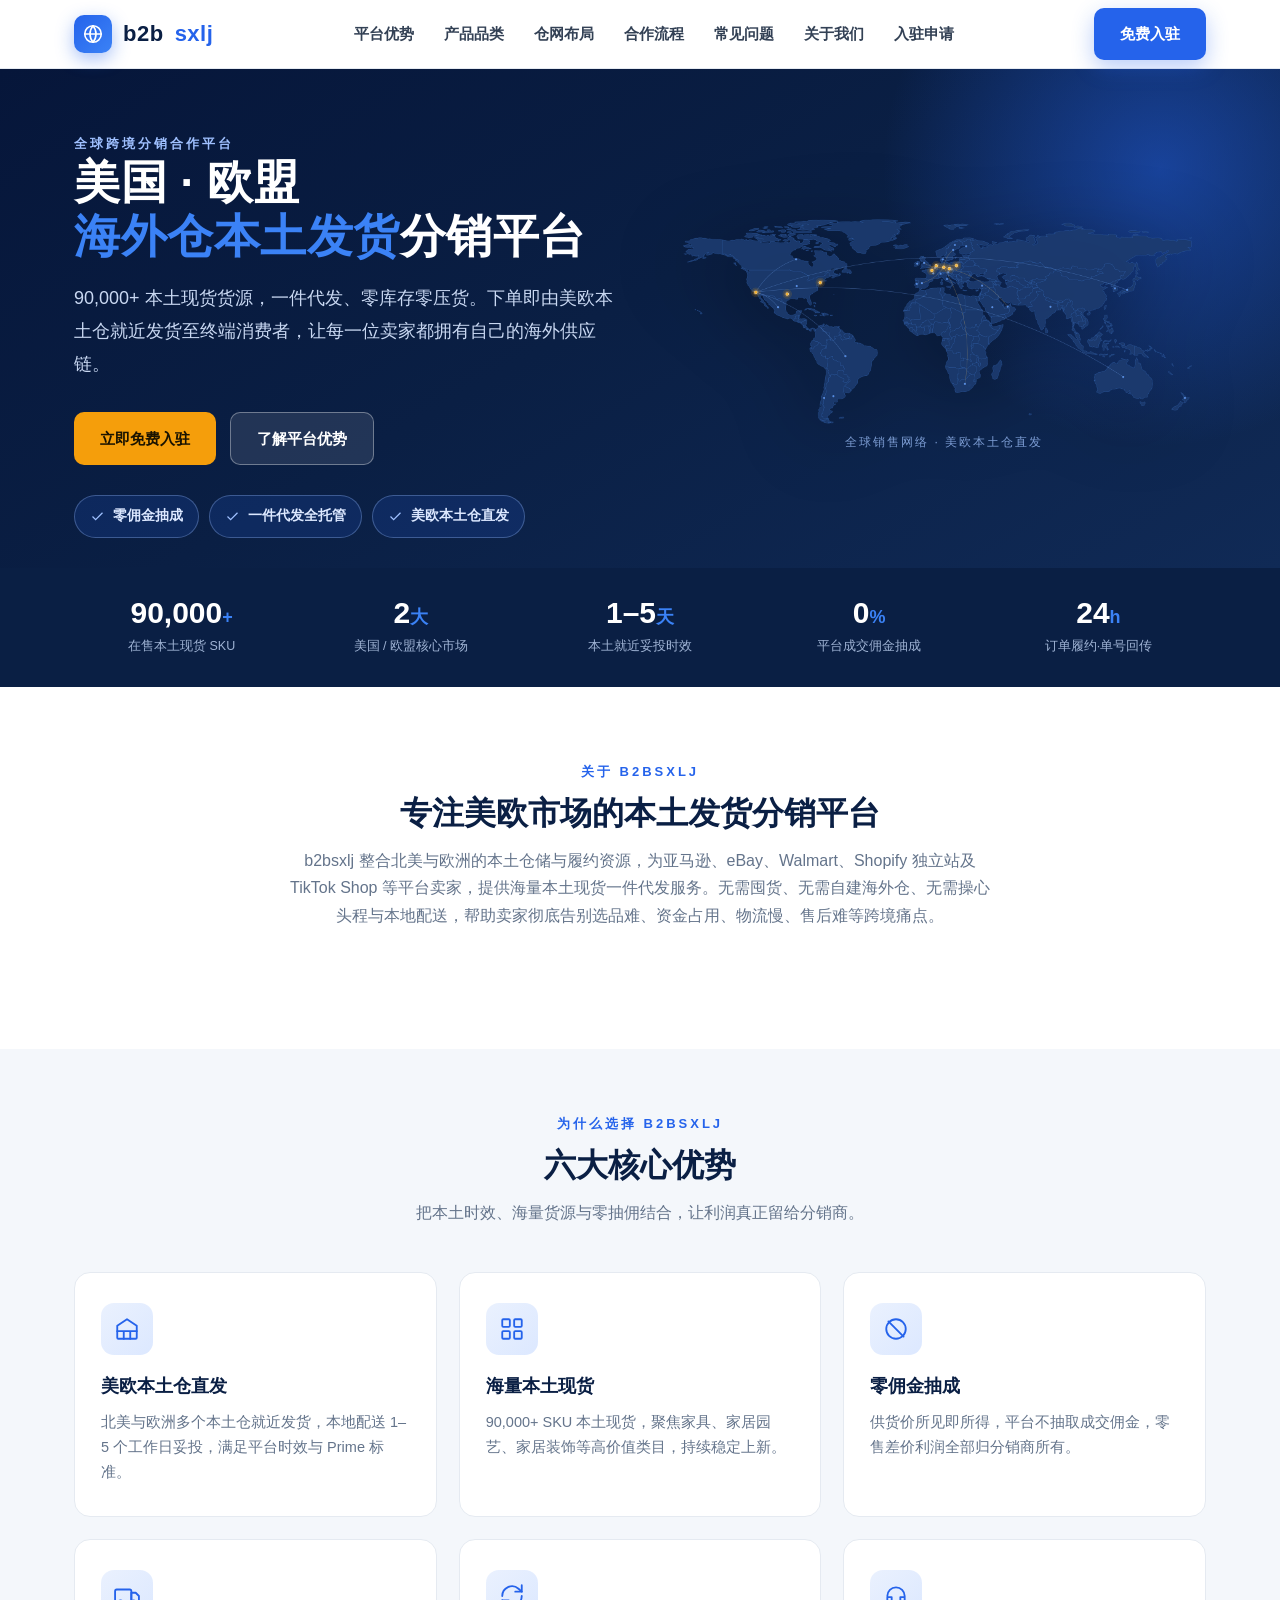
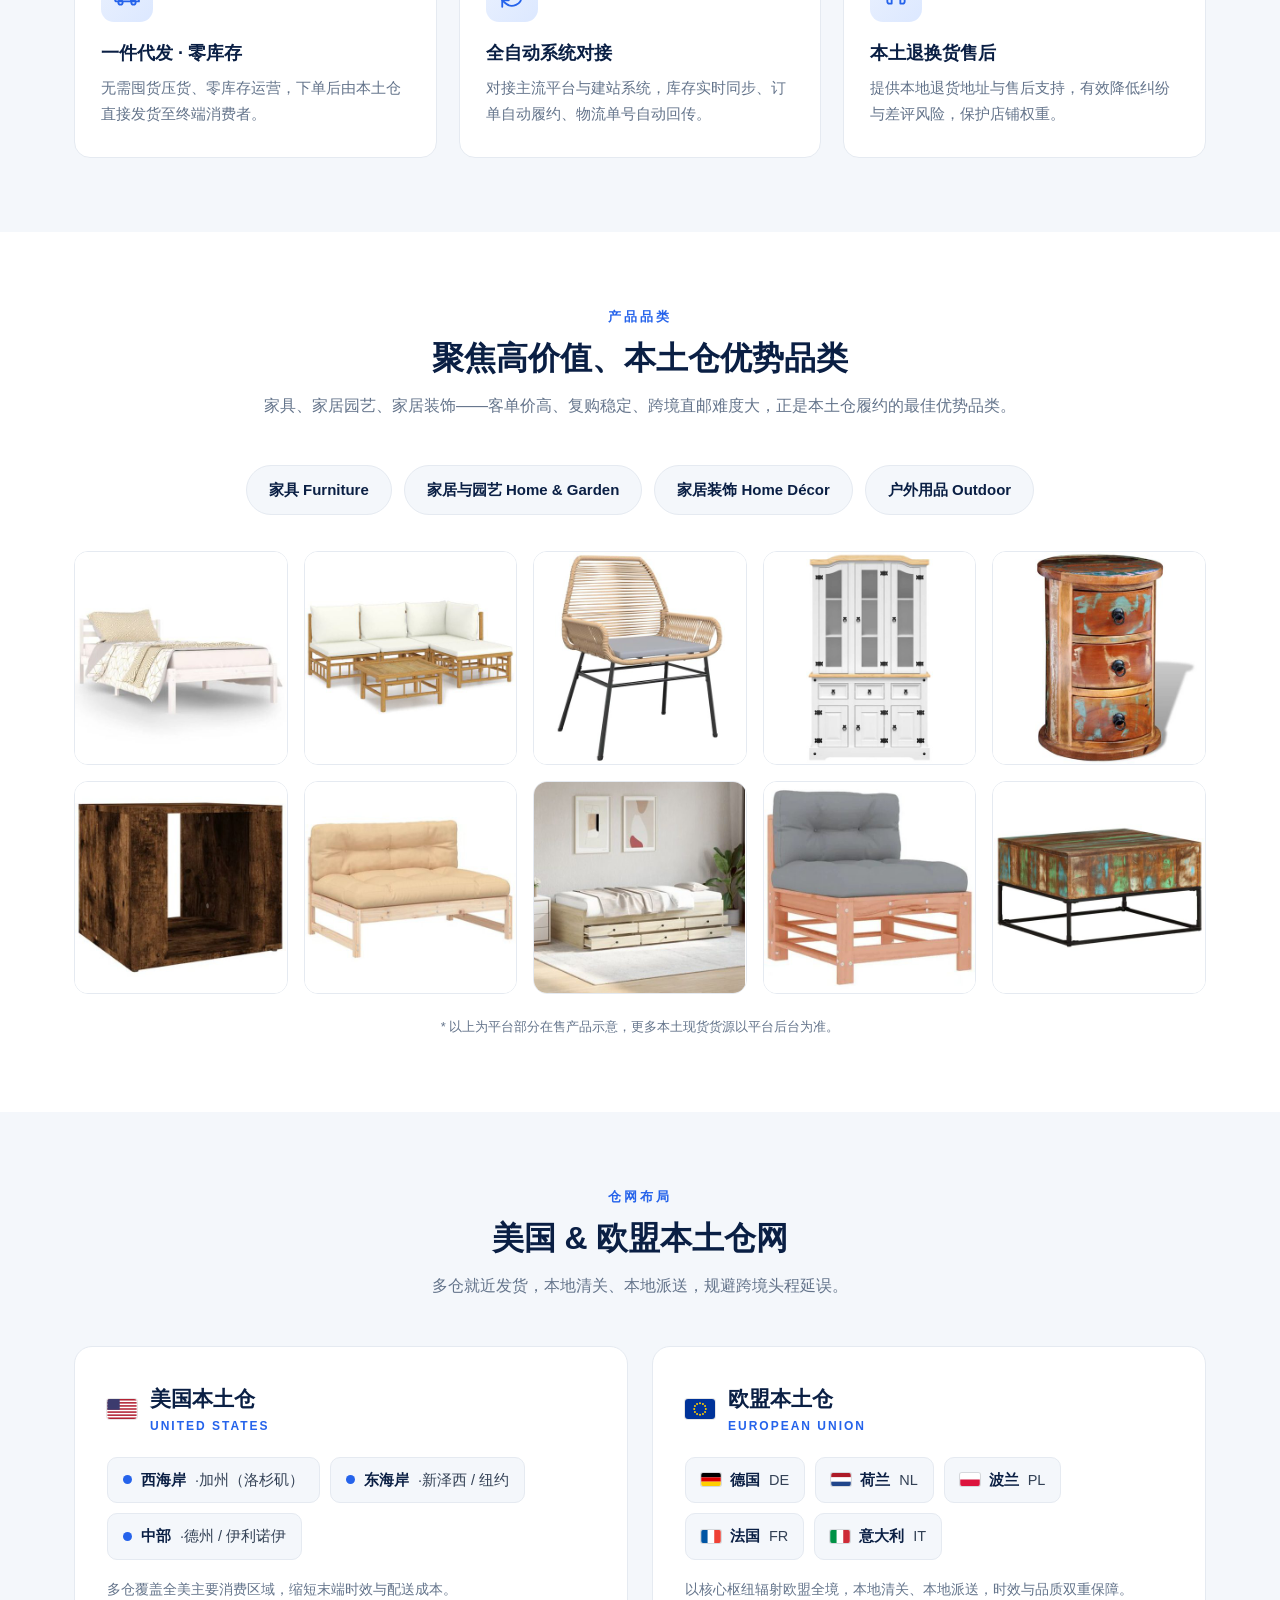
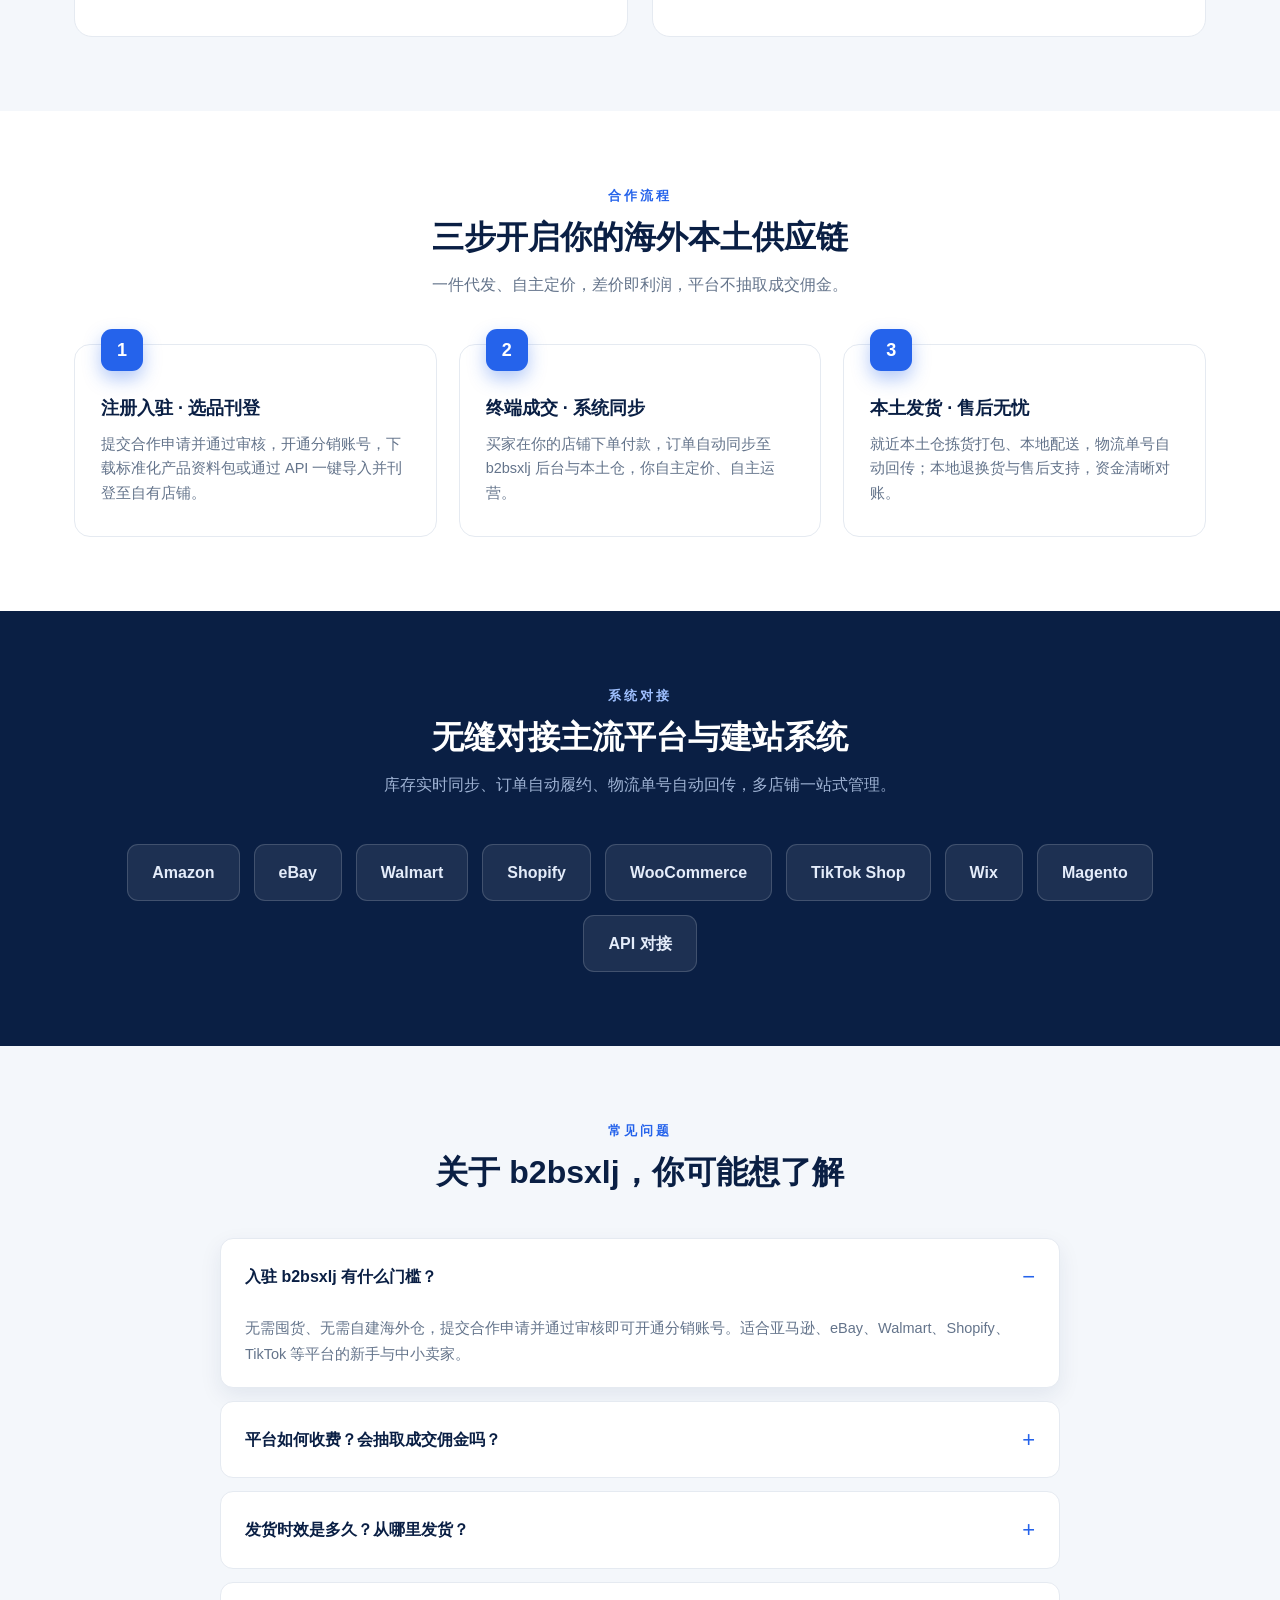
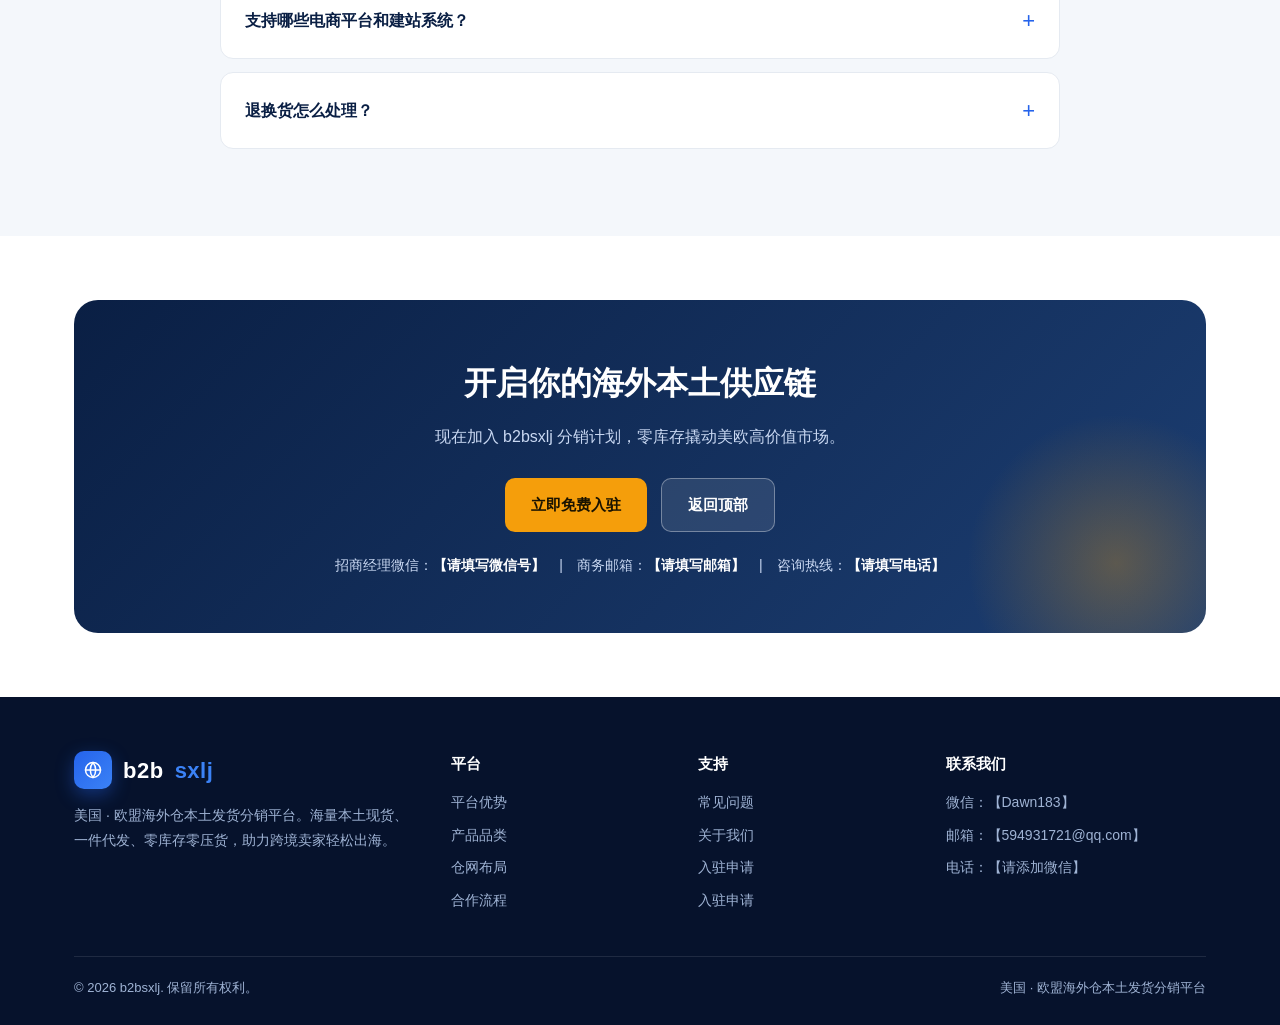
==== commit 89e2db66: "Update index.html" ====
--- a/site/index.html
+++ b/site/index.html
@@ -249,7 +249,7 @@
       <div class="foot-col"><h4>平台</h4><a href="#advantages">平台优势</a><a href="#products">产品品类</a><a href="#warehouses">仓网布局</a><a href="#how">合作流程</a></div>
       <div class="foot-col"><h4>支持</h4><a href="#faq">常见问题</a><a href="about.html">关于我们</a>
       <a href="join.html">入驻申请</a><a href="join.html">入驻申请</a></div>
-      <div class="foot-col"><h4>联系我们</h4><a href="#">微信：【请填写】</a><a href="#">邮箱：【请填写】</a><a href="#">电话：【请填写】</a></div>
+      <div class="foot-col"><h4>联系我们</h4><a href="#">微信：【Dawn183】</a><a href="#">邮箱：【594931721@qq.com】</a><a href="#">电话：【请添加微信】</a></div>
     </div>
     <div class="foot-bottom">
       <span>© 2026 b2bsxlj. 保留所有权利。</span>
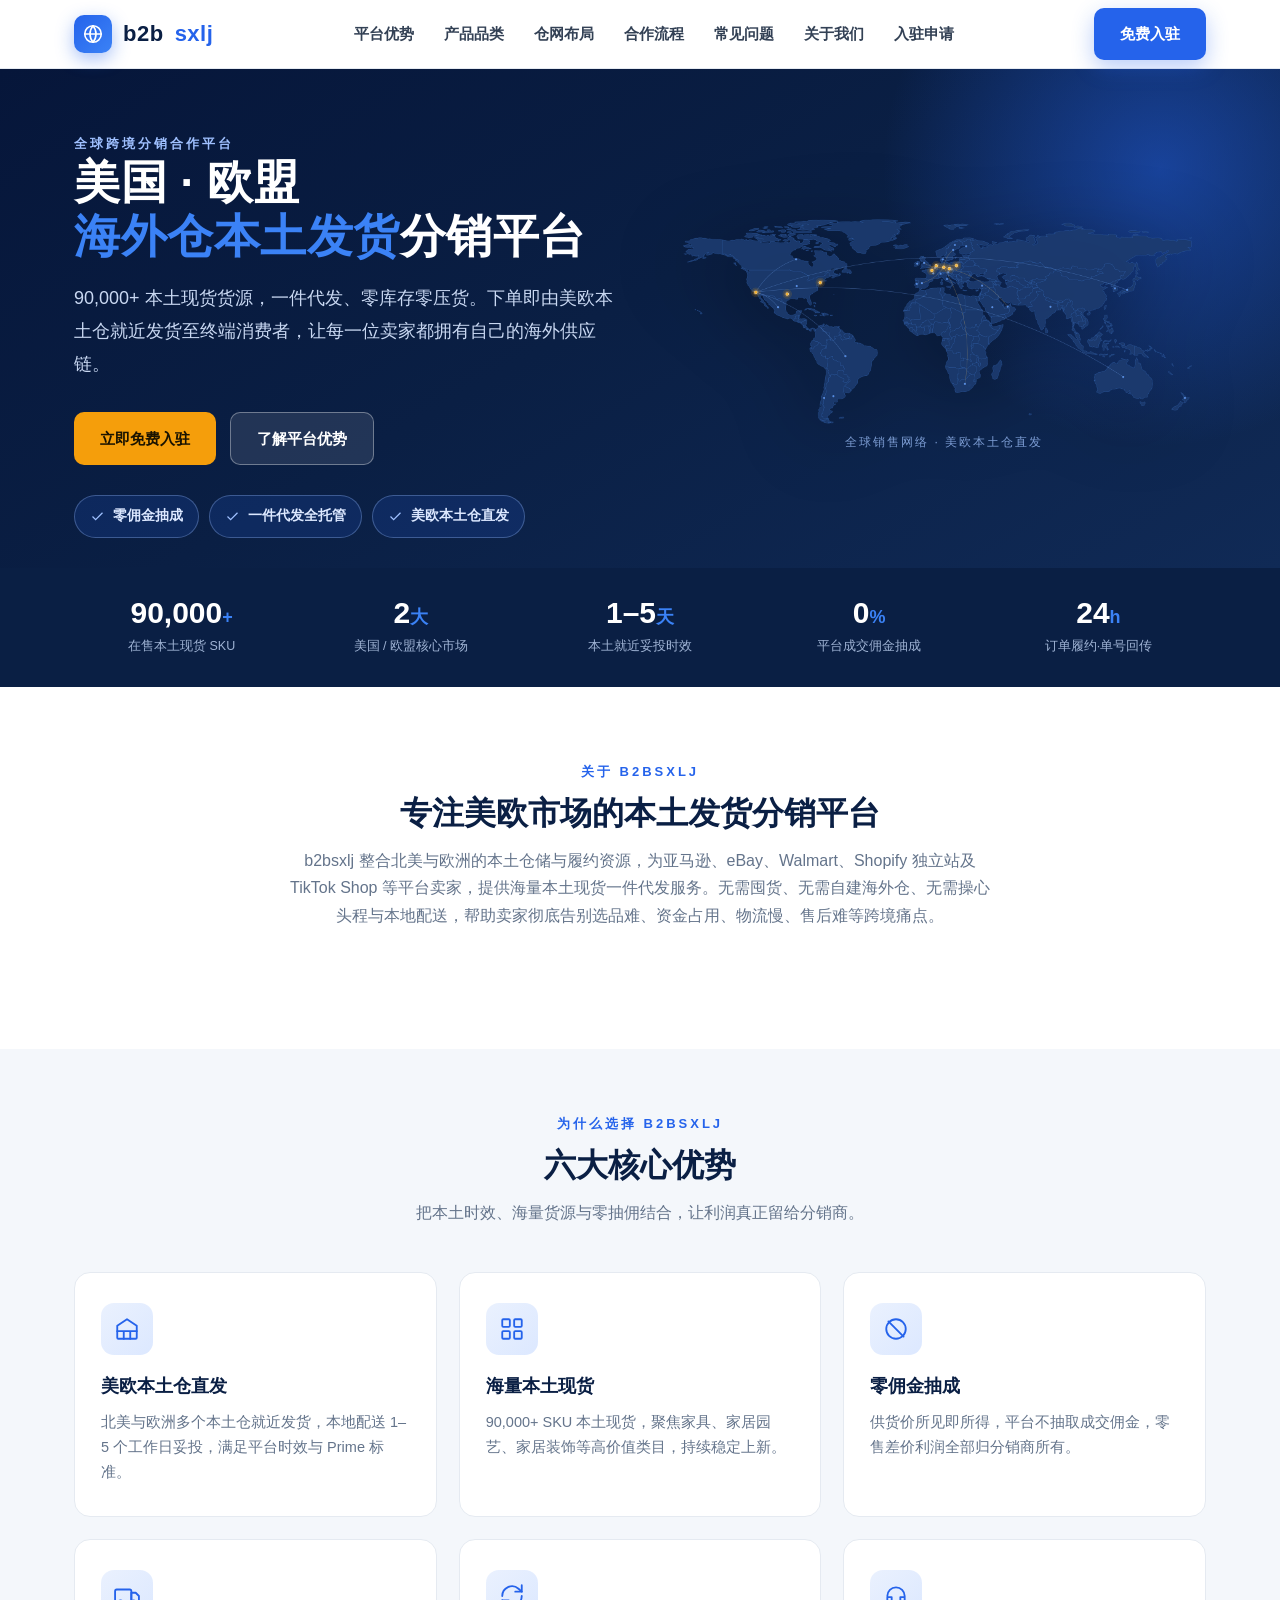
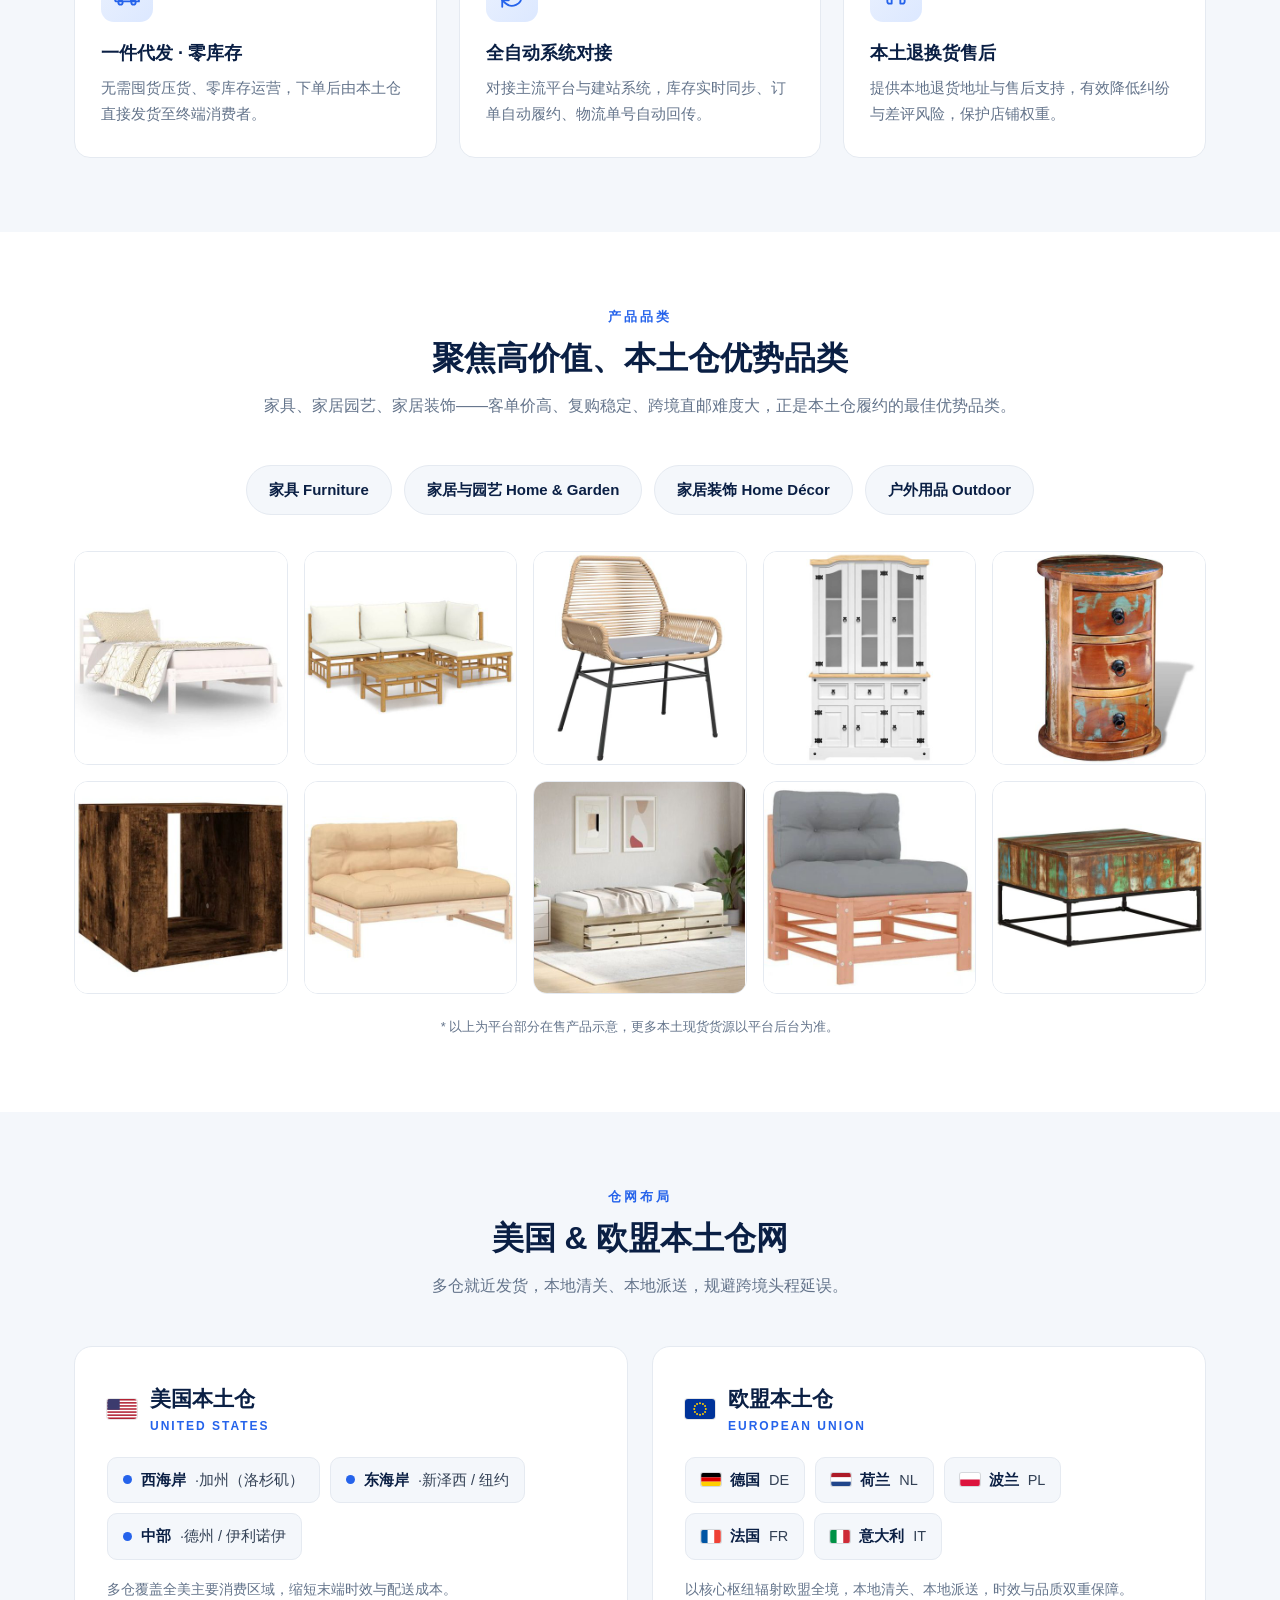
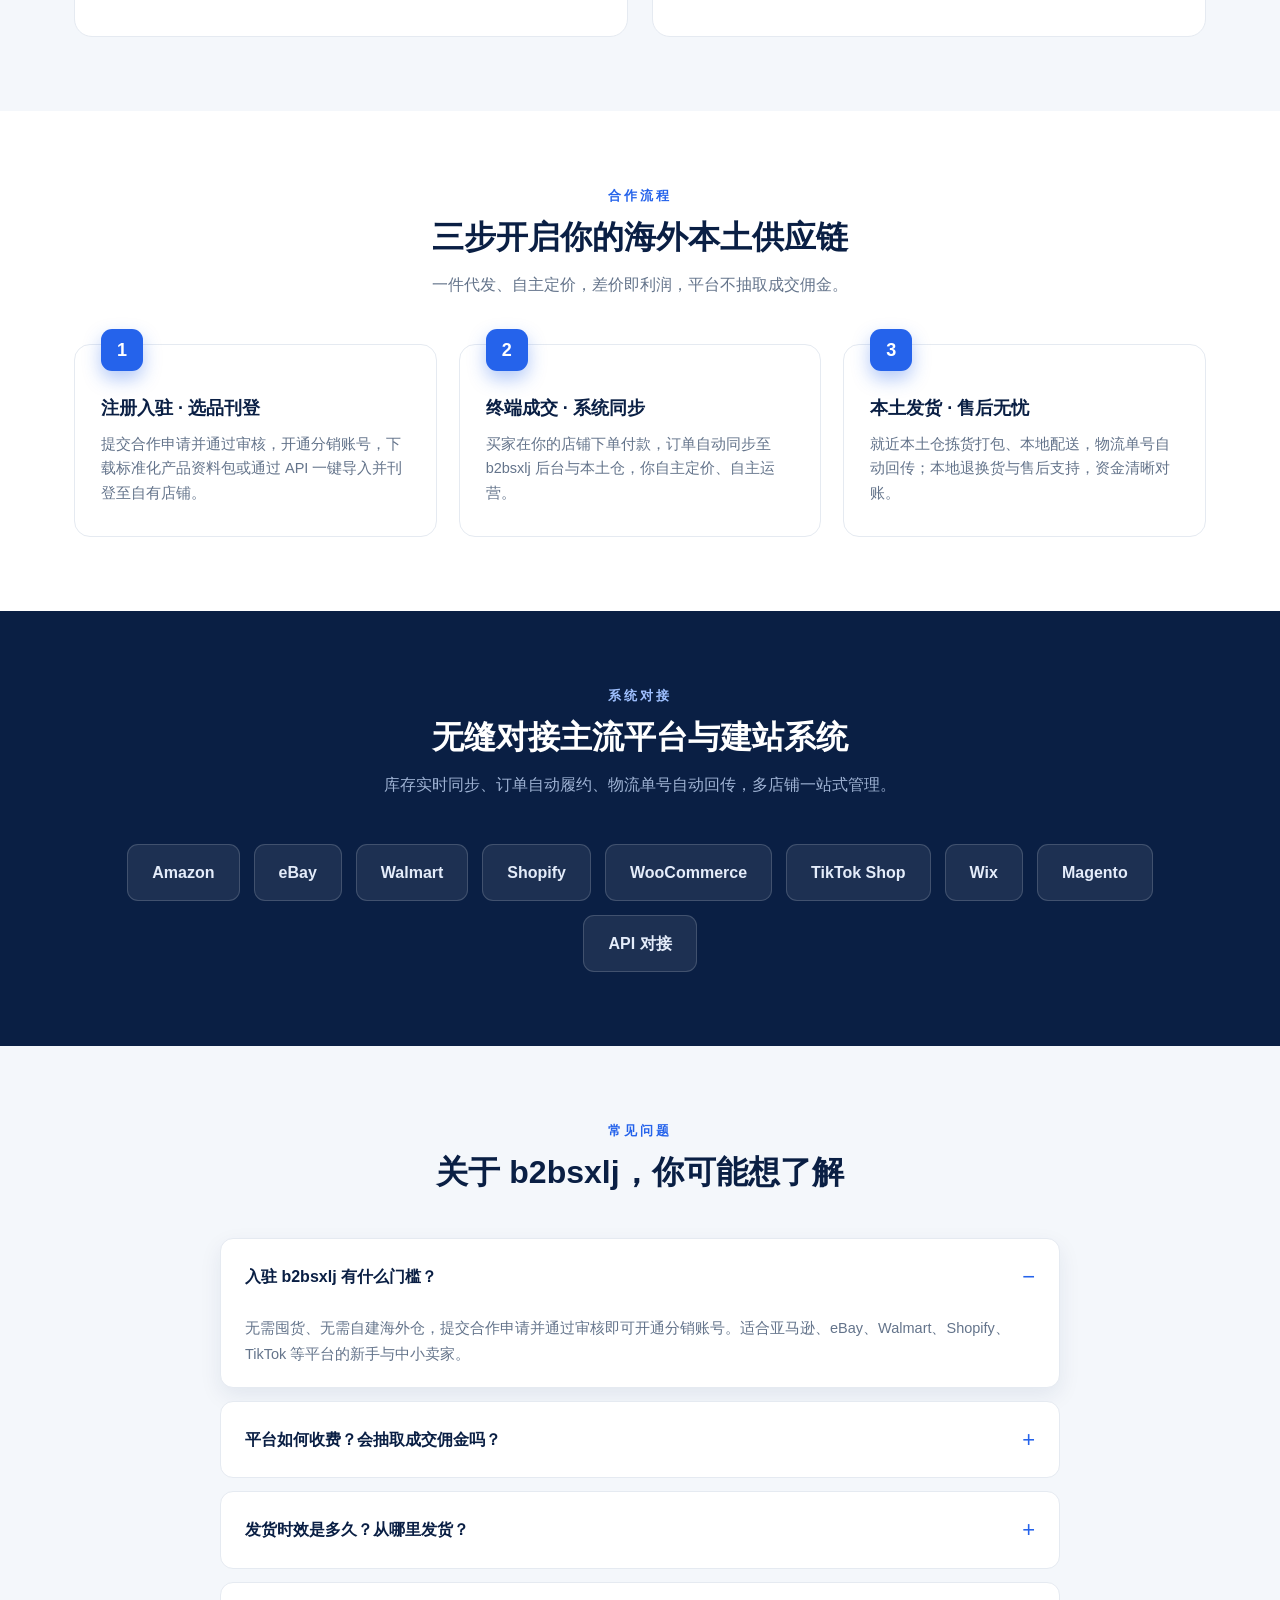
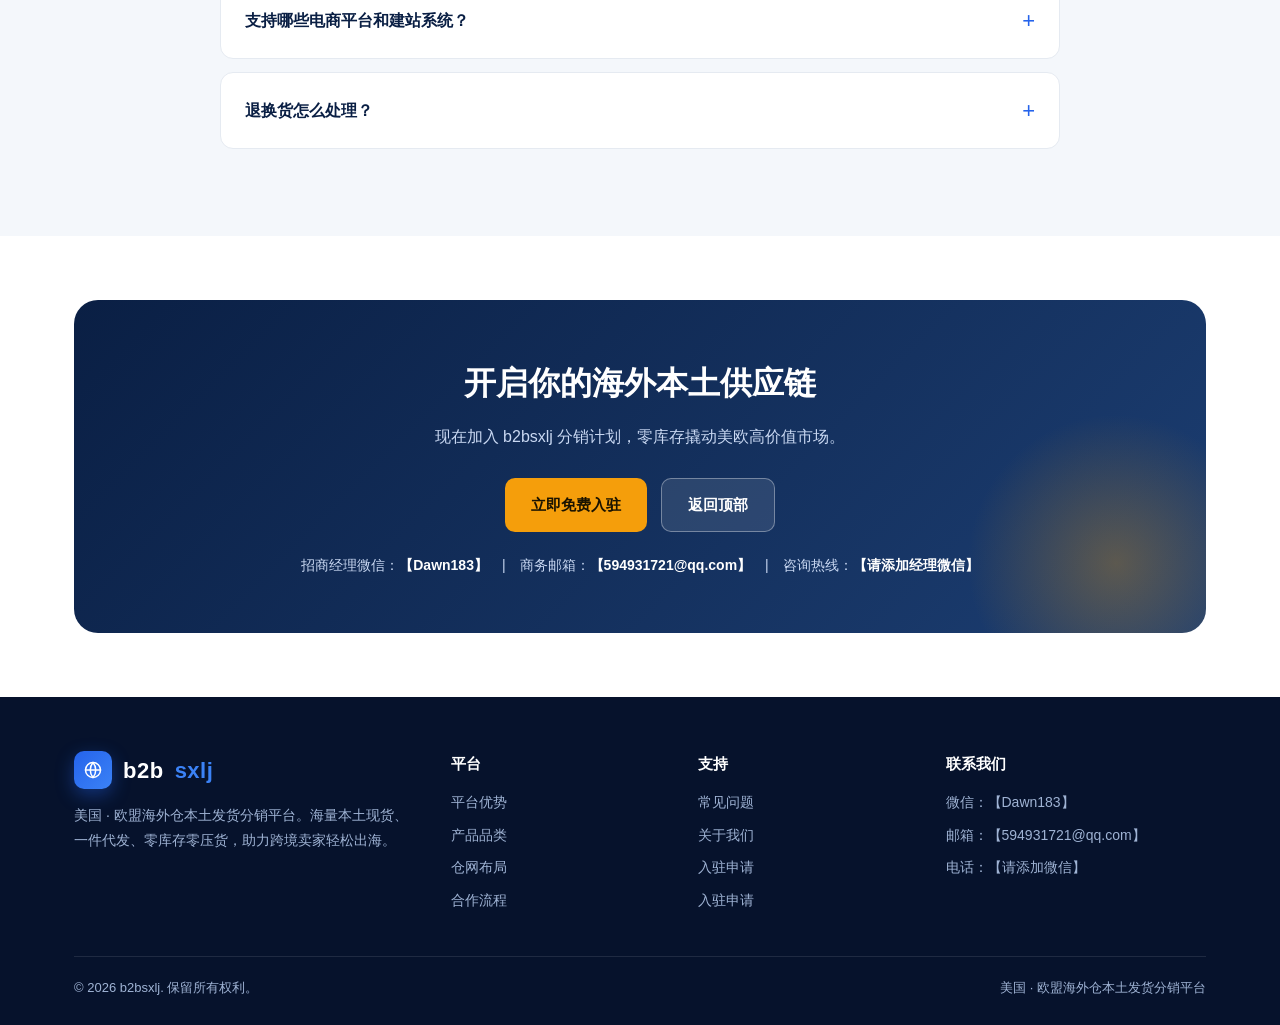
==== commit f19f5bbb: "Update index.html" ====
--- a/site/index.html
+++ b/site/index.html
@@ -233,7 +233,7 @@
         <a class="btn btn-amber" href="join.html">立即免费入驻</a>
         <a class="btn btn-ghost" href="#top">返回顶部</a>
       </div>
-      <p style="margin-top:22px;font-size:14px">招商经理微信：<b style="color:#fff">【请填写微信号】</b>　|　商务邮箱：<b style="color:#fff">【请填写邮箱】</b>　|　咨询热线：<b style="color:#fff">【请填写电话】</b></p>
+      <p style="margin-top:22px;font-size:14px">招商经理微信：<b style="color:#fff">【Dawn183】</b>　|　商务邮箱：<b style="color:#fff">【594931721@qq.com】</b>　|　咨询热线：<b style="color:#fff">【请添加经理微信】</b></p>
     </div>
   </div>
 </section>
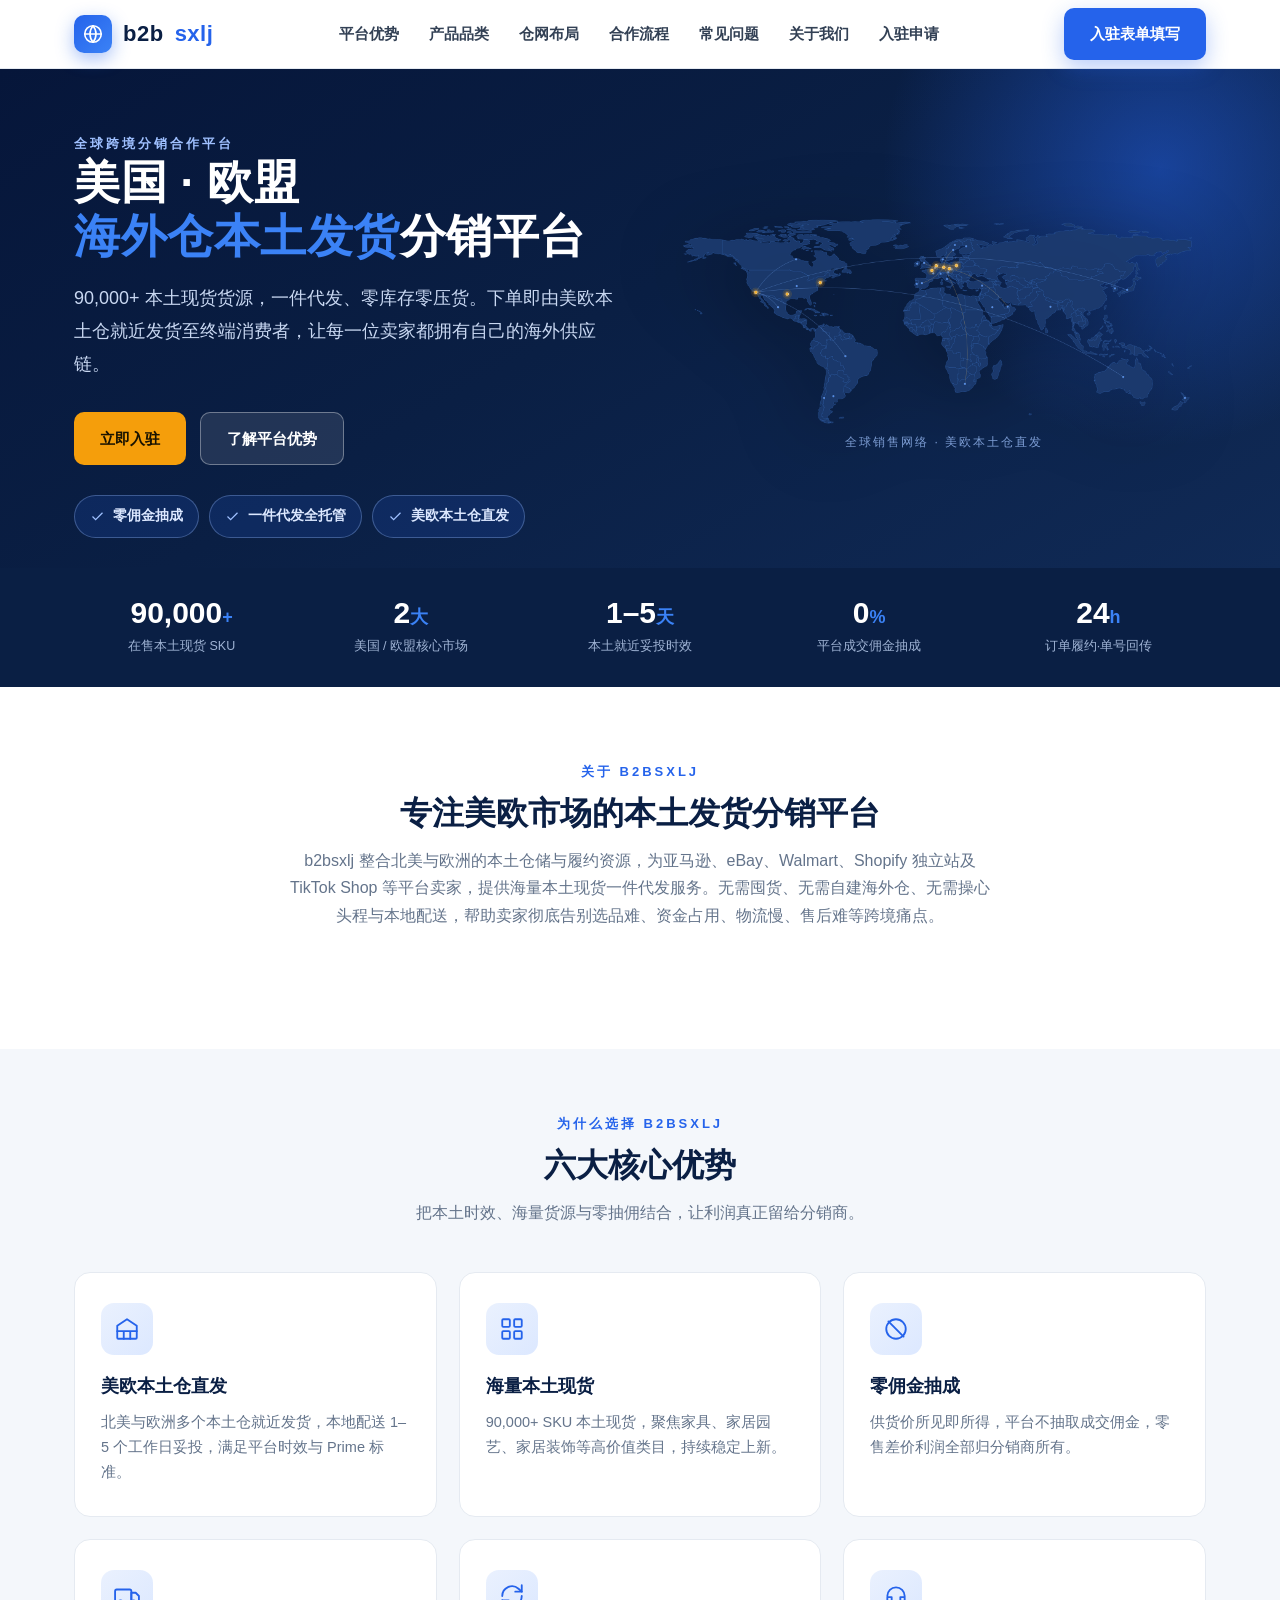
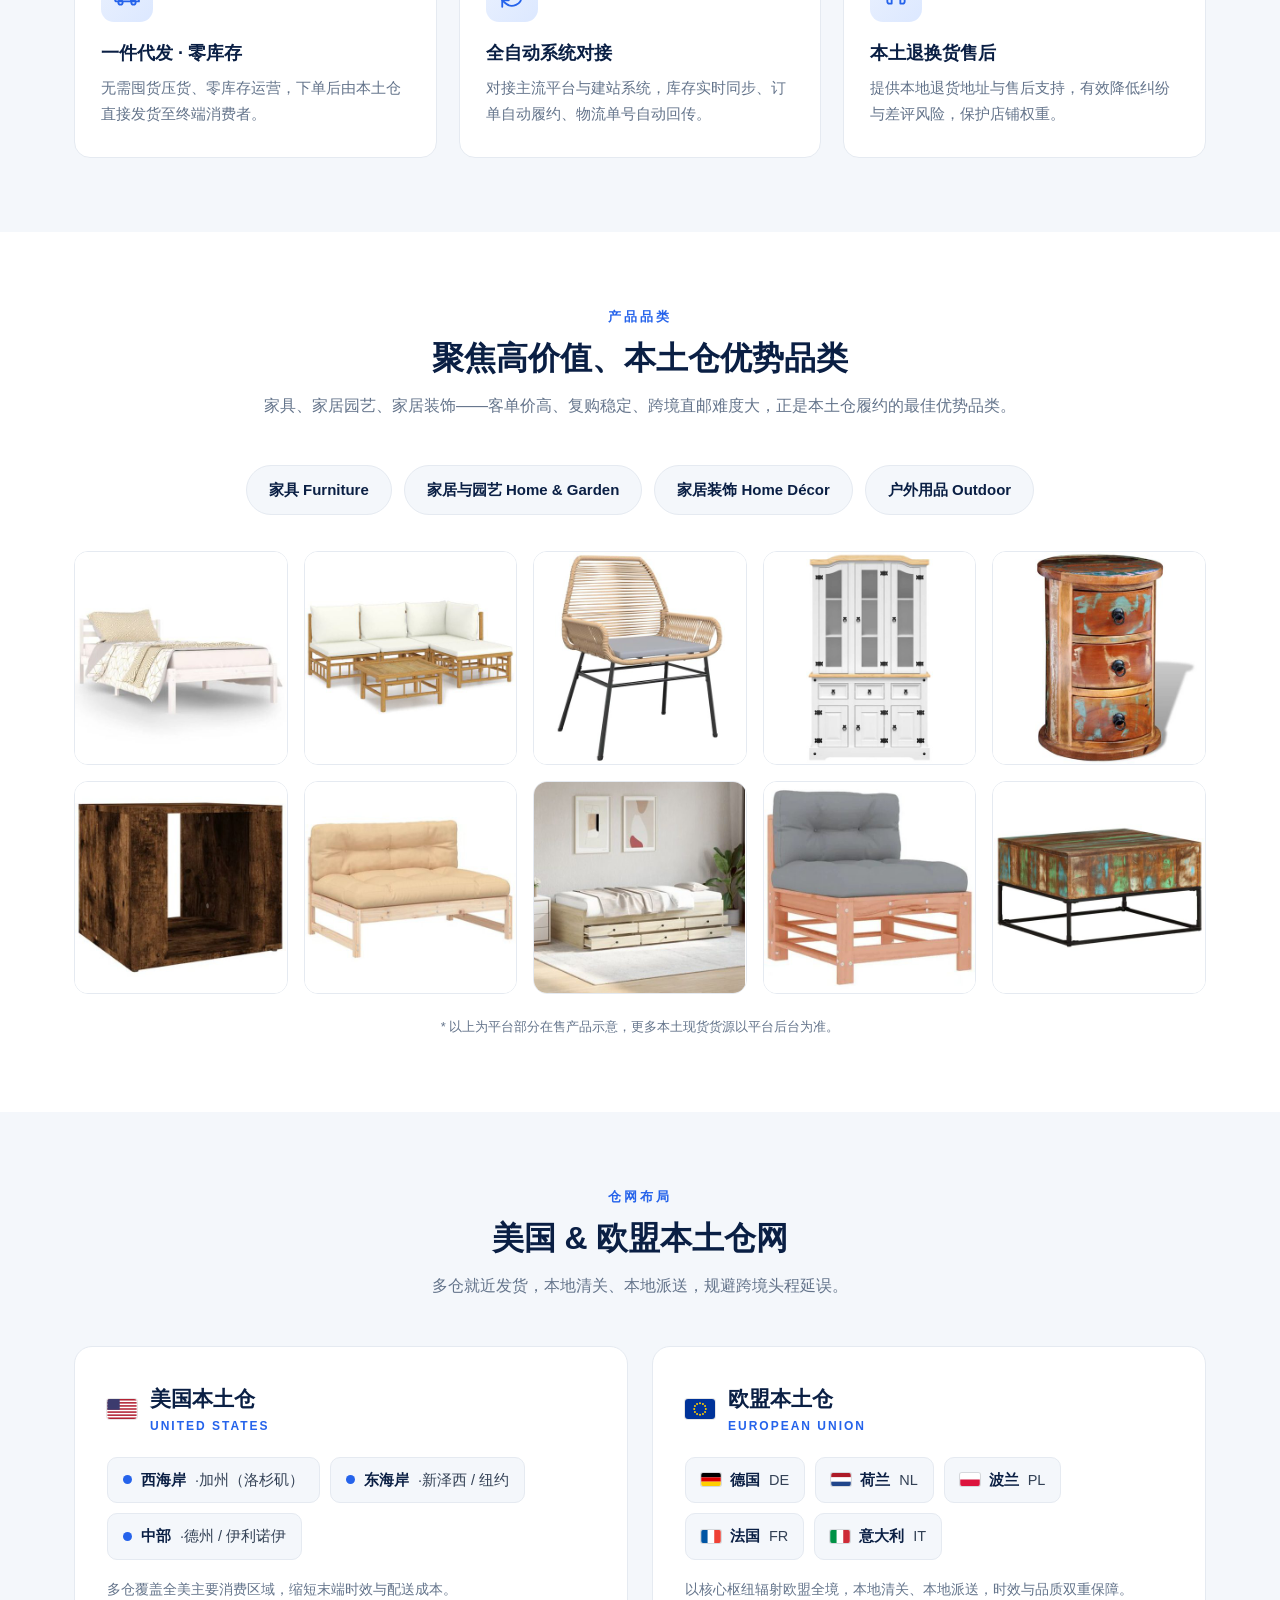
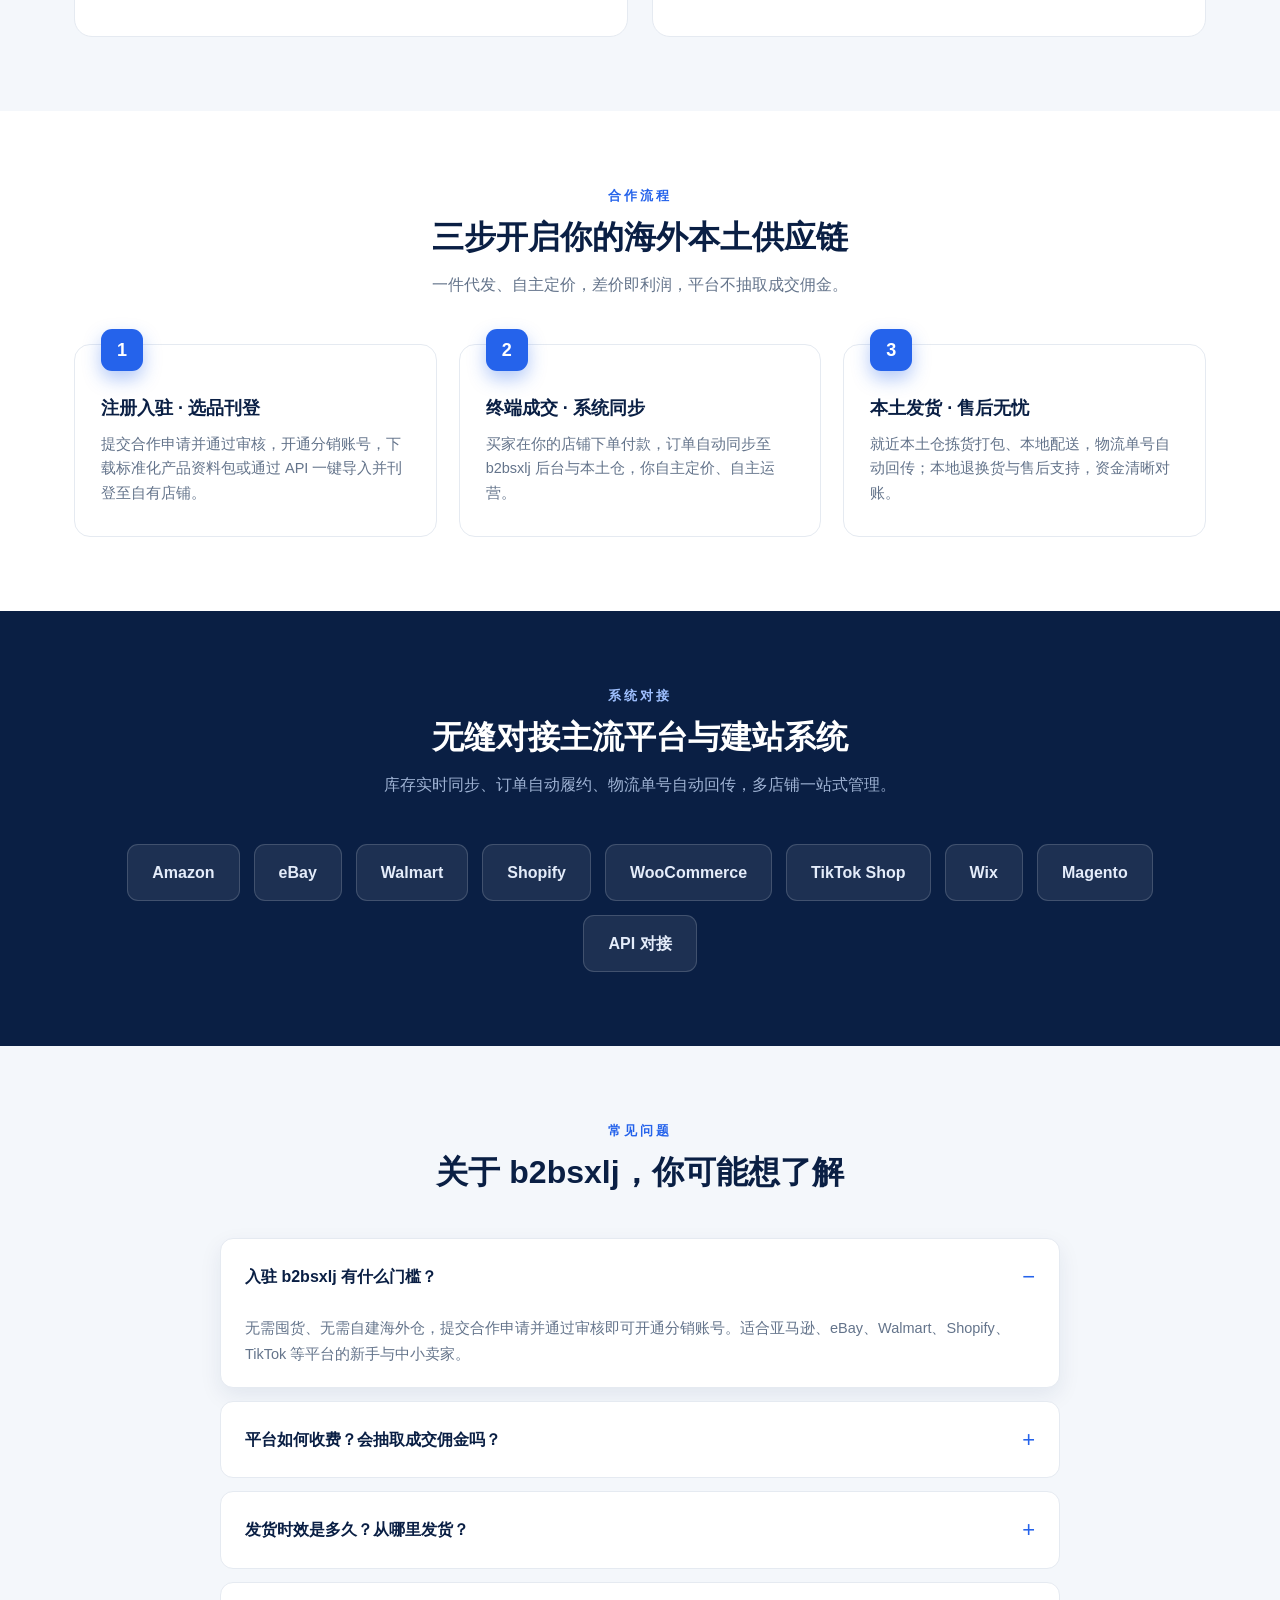
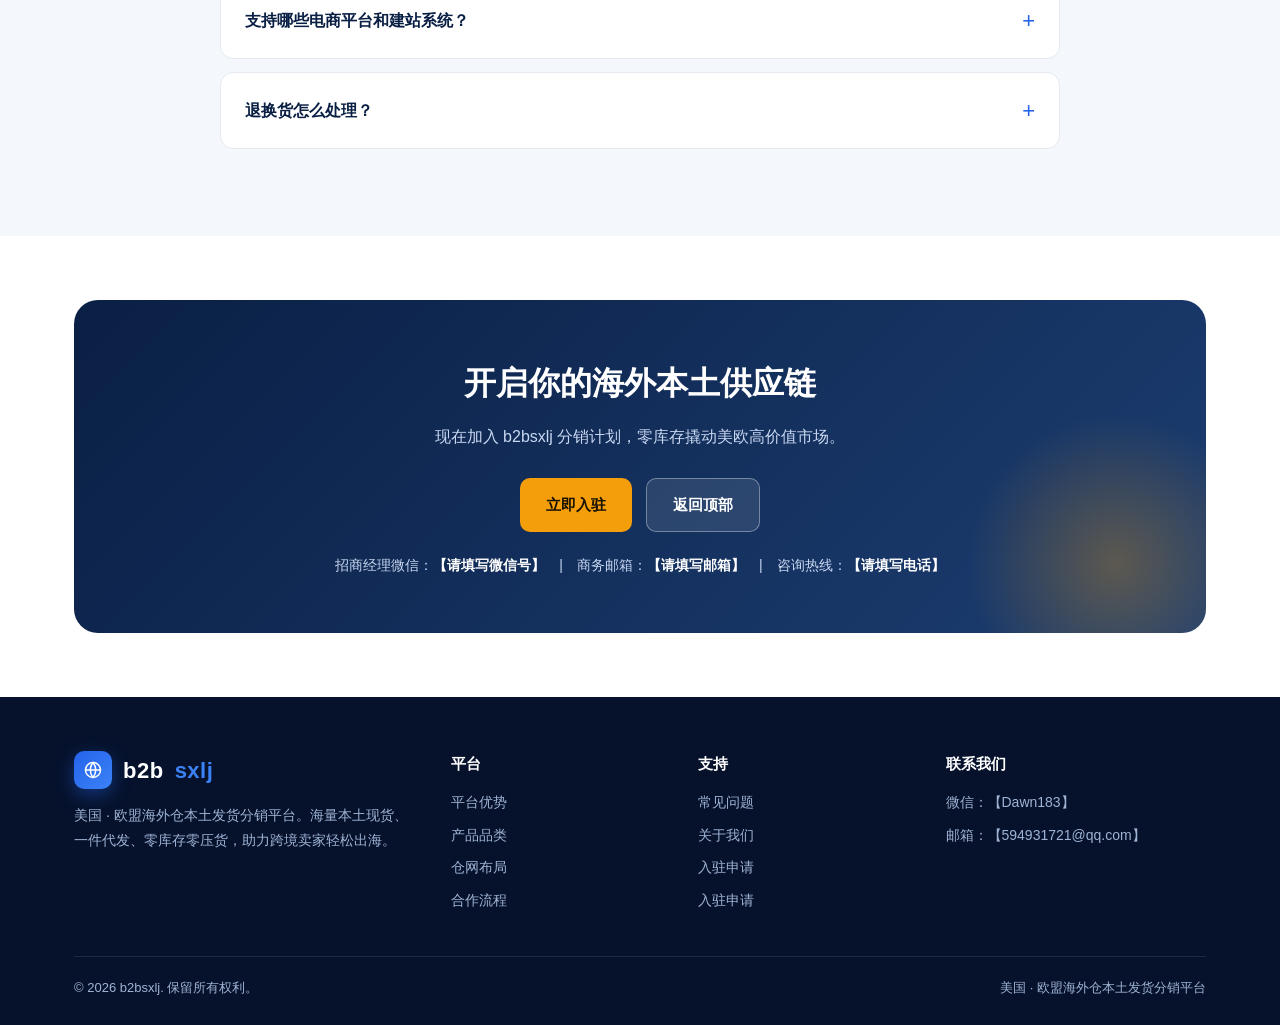
==== commit 59d9353a: "Update index.html" ====
--- a/site/index.html
+++ b/site/index.html
@@ -26,7 +26,7 @@
       <a href="join.html">入驻申请</a>
     </nav>
     <div class="nav-cta">
-      <a class="btn btn-primary" href="join.html">免费入驻</a>
+      <a class="btn btn-primary" href="join.html">入驻表单填写</a>
     </div>
   </div>
 </header>
@@ -40,7 +40,7 @@
         <h1>美国 · 欧盟<br><span class="hl">海外仓本土发货</span>分销平台</h1>
         <p class="sub">90,000+ 本土现货货源，一件代发、零库存零压货。下单即由美欧本土仓就近发货至终端消费者，让每一位卖家都拥有自己的海外供应链。</p>
         <div class="cta-row">
-          <a class="btn btn-amber" href="join.html">立即免费入驻</a>
+          <a class="btn btn-amber" href="join.html">立即入驻</a>
           <a class="btn btn-ghost" href="#advantages">了解平台优势</a>
         </div>
         <div class="badges">
@@ -230,10 +230,10 @@
       <h2>开启你的海外本土供应链</h2>
       <p>现在加入 b2bsxlj 分销计划，零库存撬动美欧高价值市场。</p>
       <div class="cta-row">
-        <a class="btn btn-amber" href="join.html">立即免费入驻</a>
+        <a class="btn btn-amber" href="join.html">立即入驻</a>
         <a class="btn btn-ghost" href="#top">返回顶部</a>
       </div>
-      <p style="margin-top:22px;font-size:14px">招商经理微信：<b style="color:#fff">【Dawn183】</b>　|　商务邮箱：<b style="color:#fff">【594931721@qq.com】</b>　|　咨询热线：<b style="color:#fff">【请添加经理微信】</b></p>
+      <p style="margin-top:22px;font-size:14px">招商经理微信：<b style="color:#fff">【请填写微信号】</b>　|　商务邮箱：<b style="color:#fff">【请填写邮箱】</b>　|　咨询热线：<b style="color:#fff">【请填写电话】</b></p>
     </div>
   </div>
 </section>
@@ -249,7 +249,7 @@
       <div class="foot-col"><h4>平台</h4><a href="#advantages">平台优势</a><a href="#products">产品品类</a><a href="#warehouses">仓网布局</a><a href="#how">合作流程</a></div>
       <div class="foot-col"><h4>支持</h4><a href="#faq">常见问题</a><a href="about.html">关于我们</a>
       <a href="join.html">入驻申请</a><a href="join.html">入驻申请</a></div>
-      <div class="foot-col"><h4>联系我们</h4><a href="#">微信：【Dawn183】</a><a href="#">邮箱：【594931721@qq.com】</a><a href="#">电话：【请添加微信】</a></div>
+      <div class="foot-col"><h4>联系我们</h4><a href="#">微信：【Dawn183】</a><a href="#">邮箱：【594931721@qq.com】</a></div>
     </div>
     <div class="foot-bottom">
       <span>© 2026 b2bsxlj. 保留所有权利。</span>
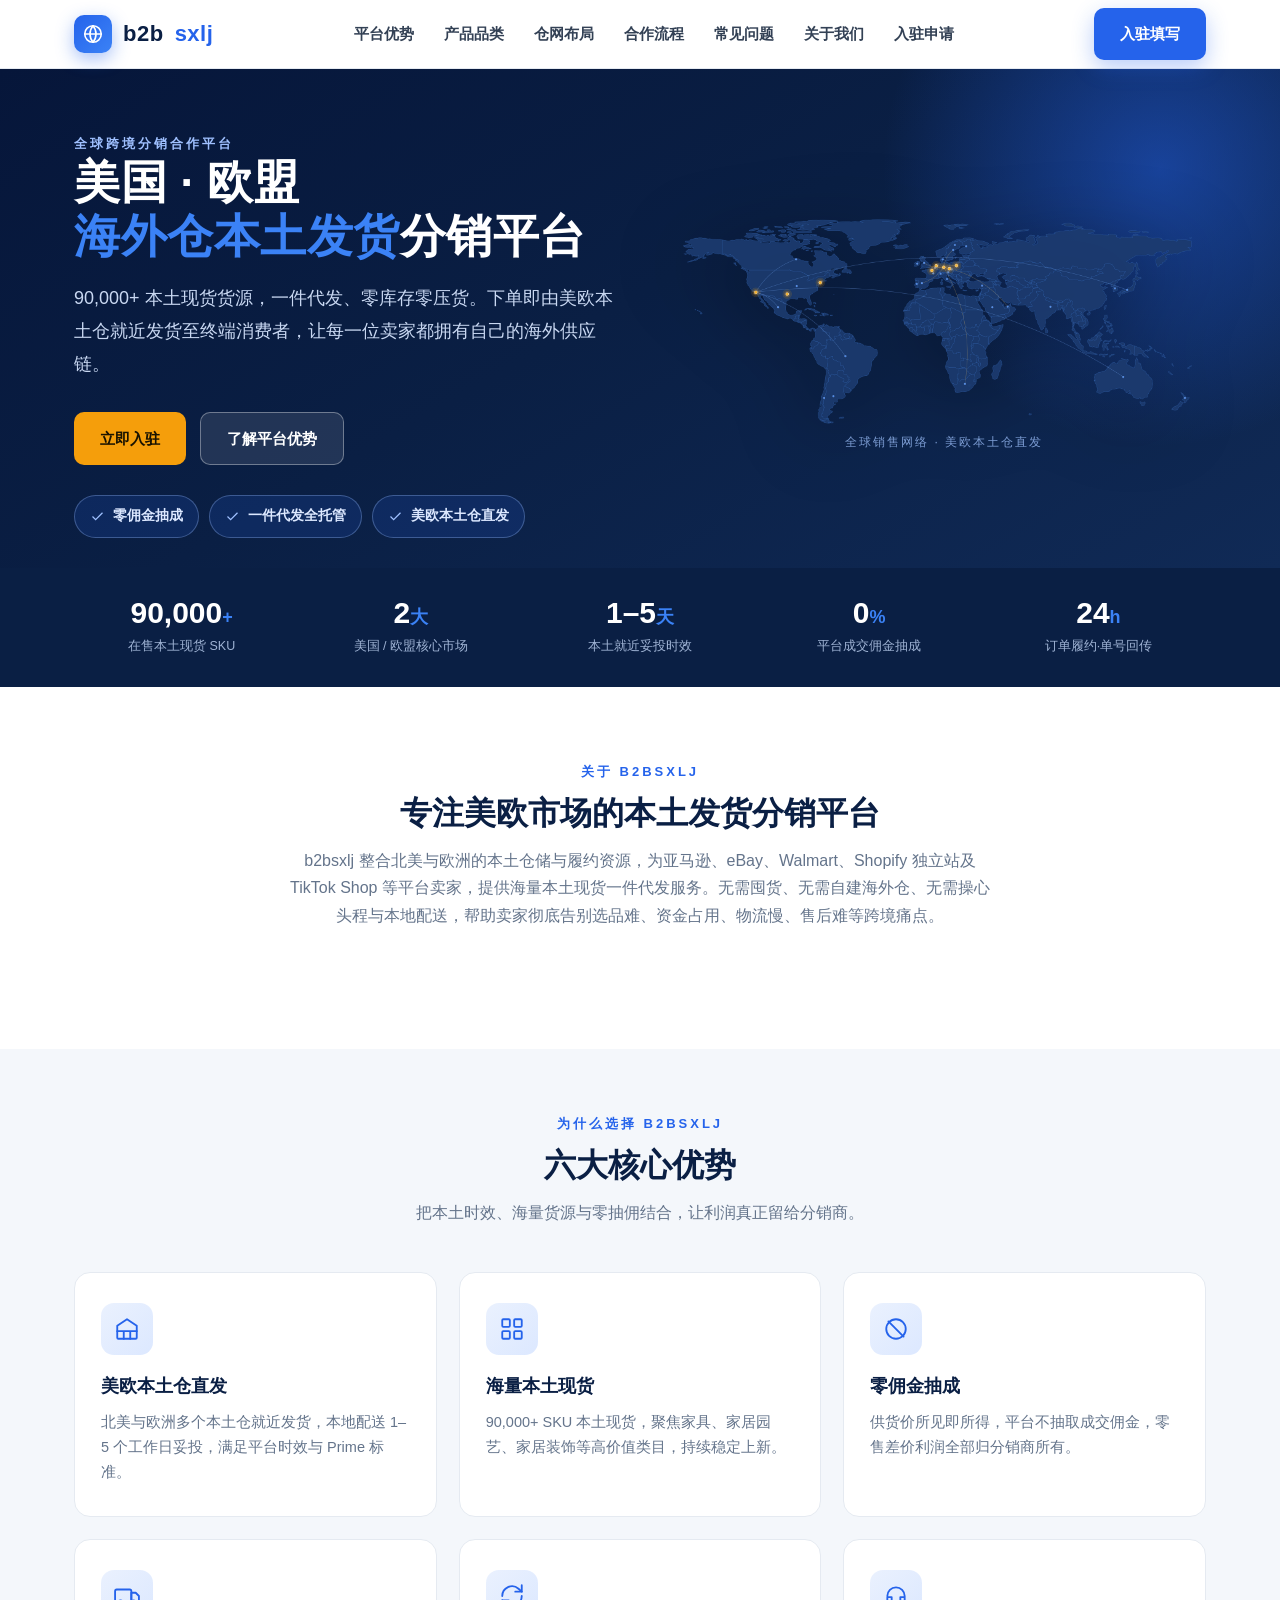
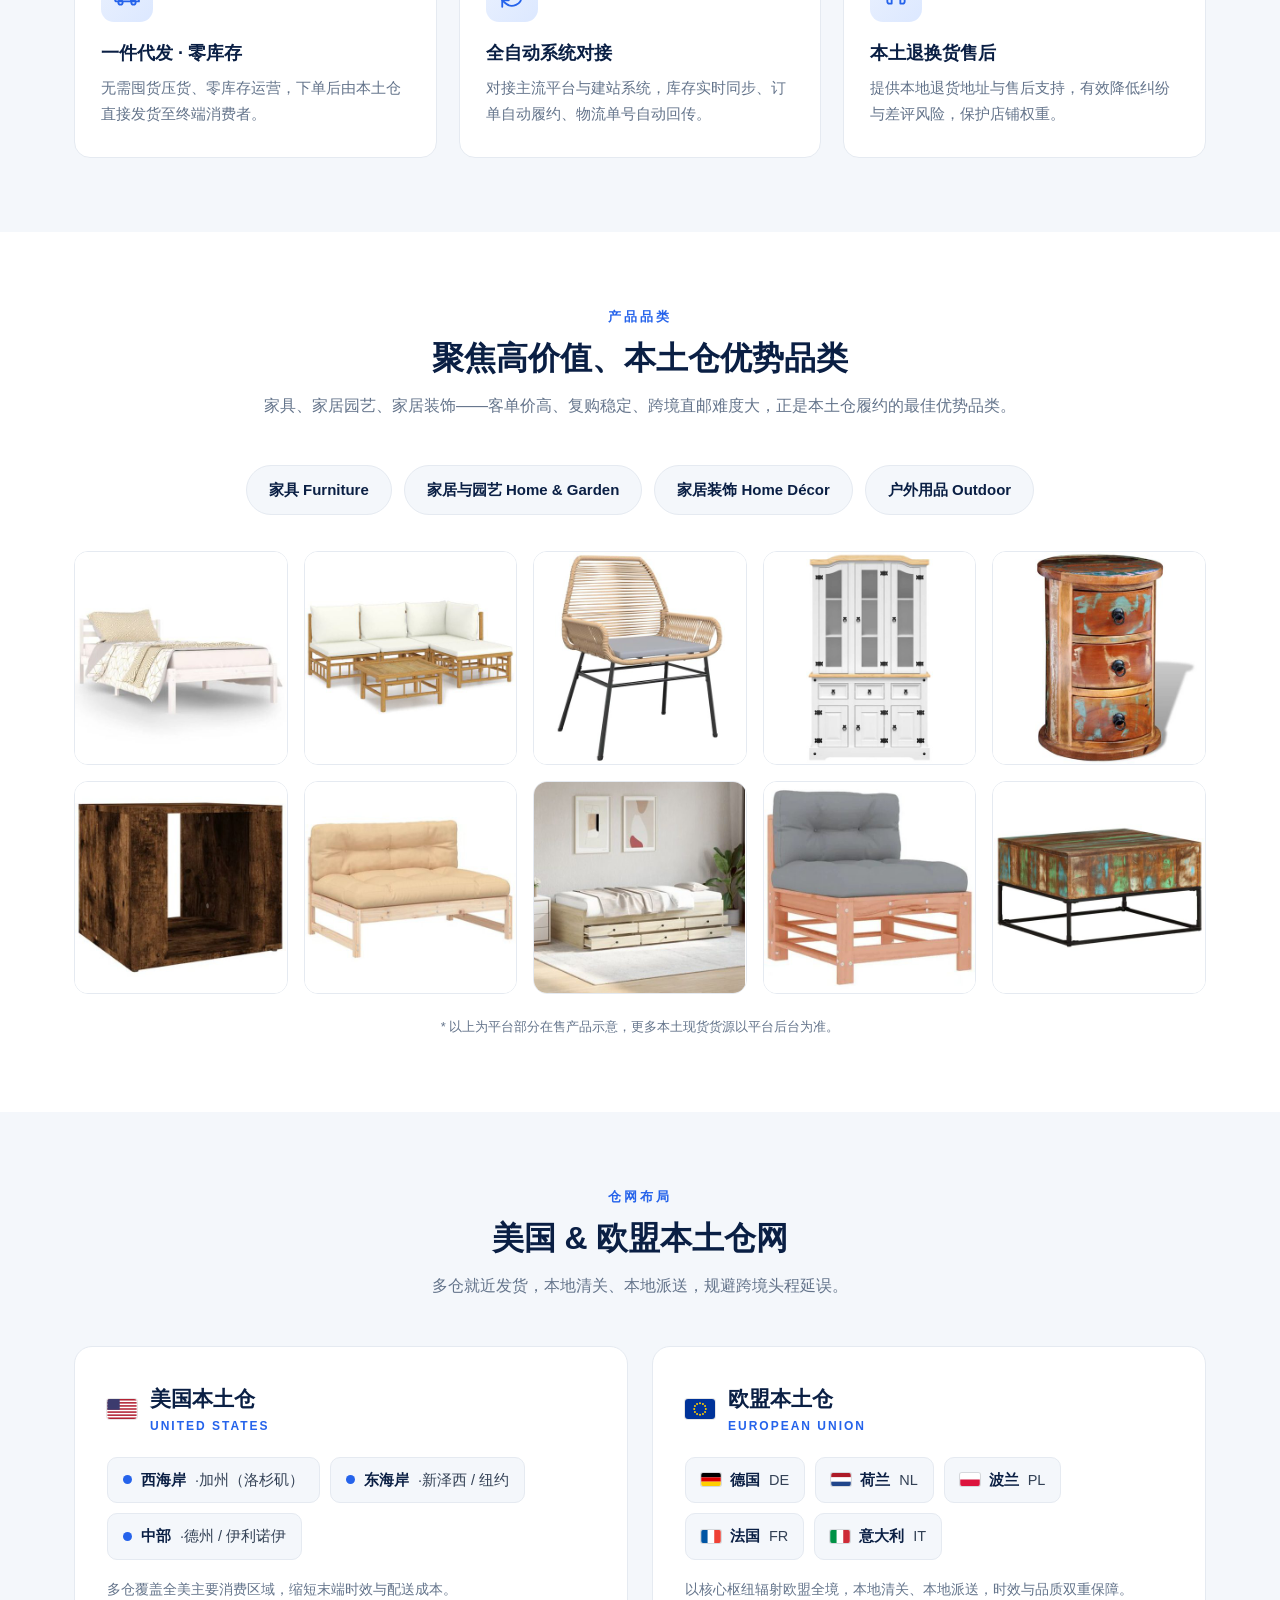
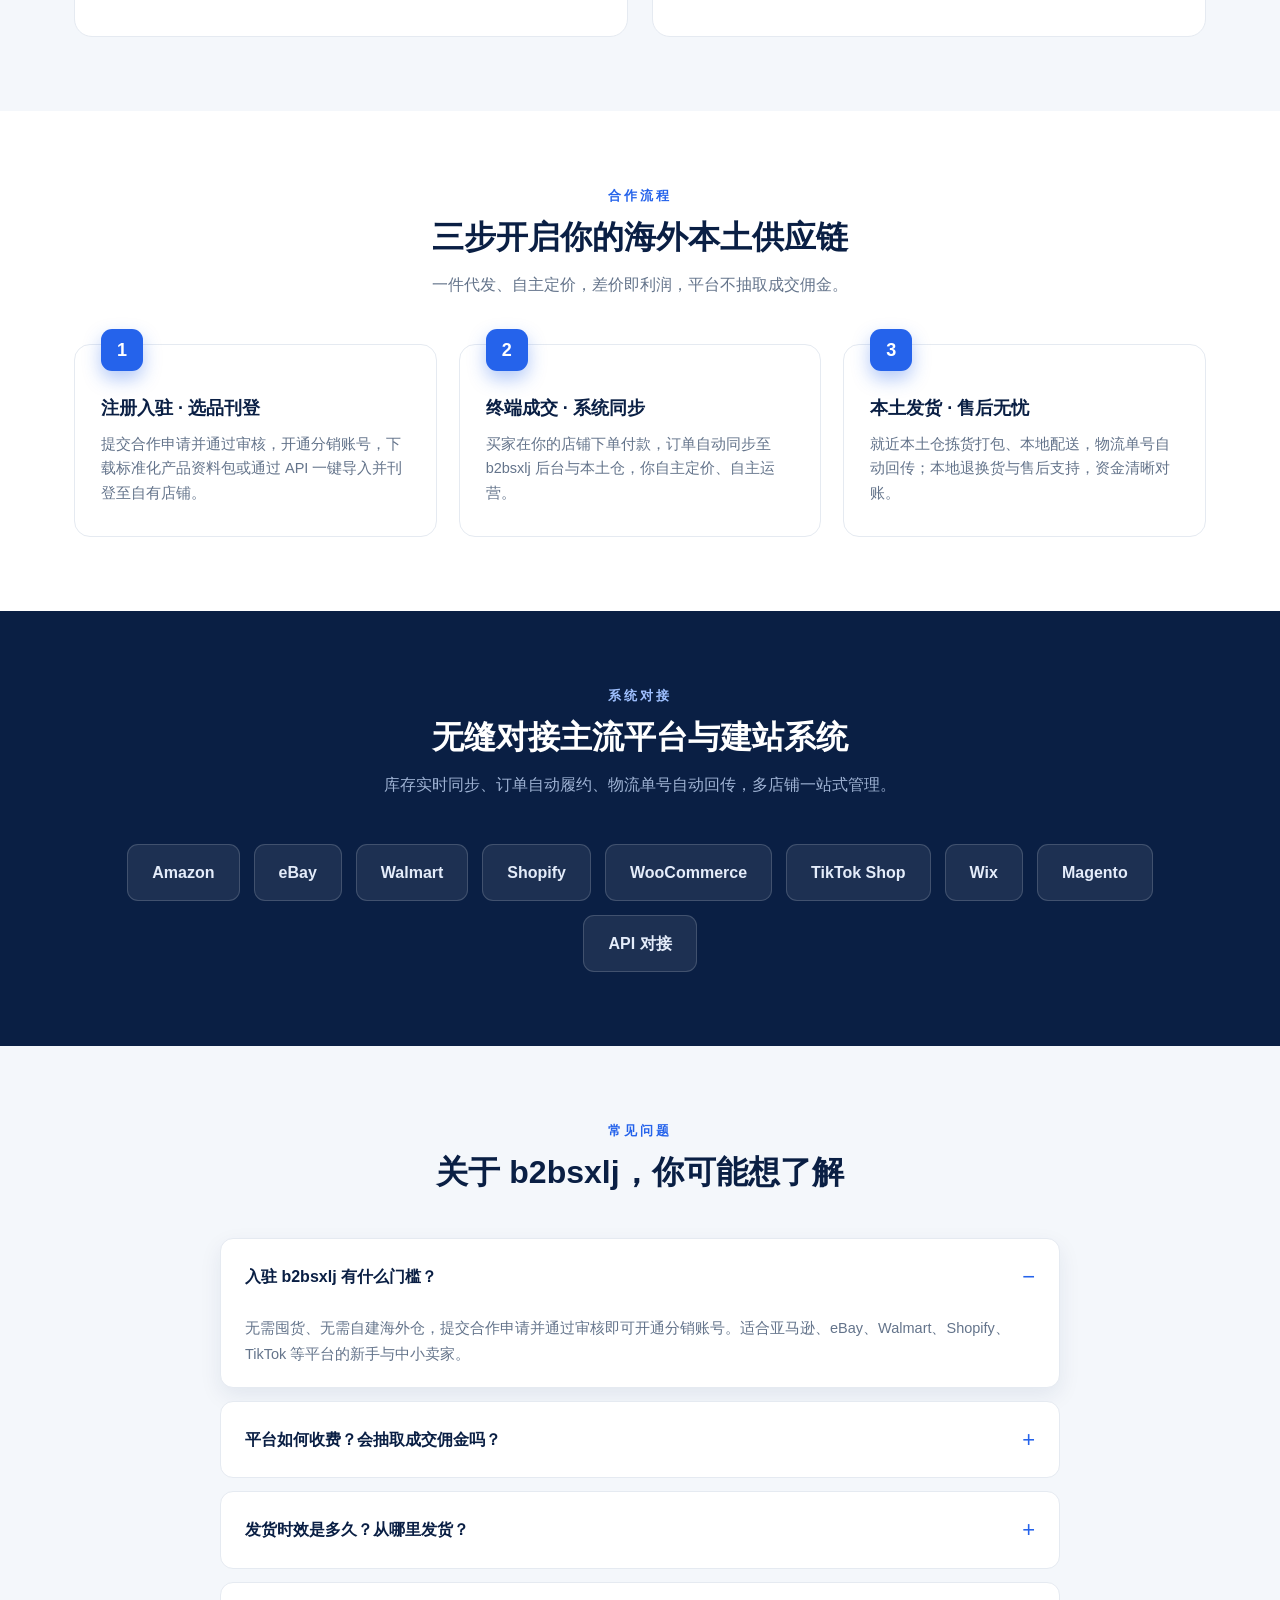
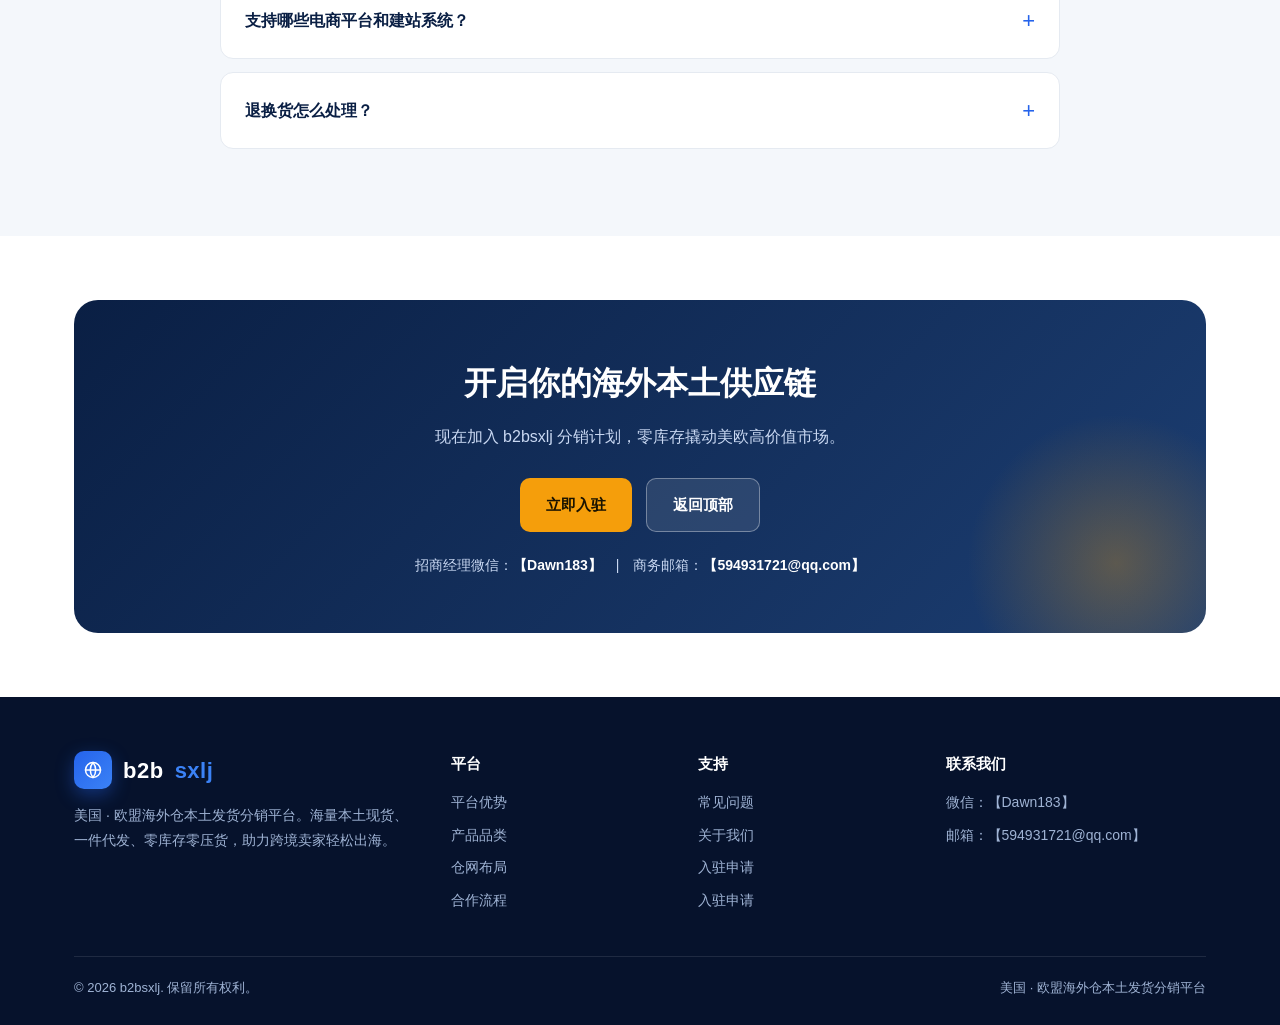
==== commit c6a5061a: "Update index.html" ====
--- a/site/index.html
+++ b/site/index.html
@@ -26,7 +26,7 @@
       <a href="join.html">入驻申请</a>
     </nav>
     <div class="nav-cta">
-      <a class="btn btn-primary" href="join.html">入驻表单填写</a>
+      <a class="btn btn-primary" href="join.html">入驻填写</a>
     </div>
   </div>
 </header>
@@ -233,7 +233,7 @@
         <a class="btn btn-amber" href="join.html">立即入驻</a>
         <a class="btn btn-ghost" href="#top">返回顶部</a>
       </div>
-      <p style="margin-top:22px;font-size:14px">招商经理微信：<b style="color:#fff">【请填写微信号】</b>　|　商务邮箱：<b style="color:#fff">【请填写邮箱】</b>　|　咨询热线：<b style="color:#fff">【请填写电话】</b></p>
+      <p style="margin-top:22px;font-size:14px">招商经理微信：<b style="color:#fff">【Dawn183】</b>　|　商务邮箱：<b style="color:#fff">【594931721@qq.com】</b>
     </div>
   </div>
 </section>
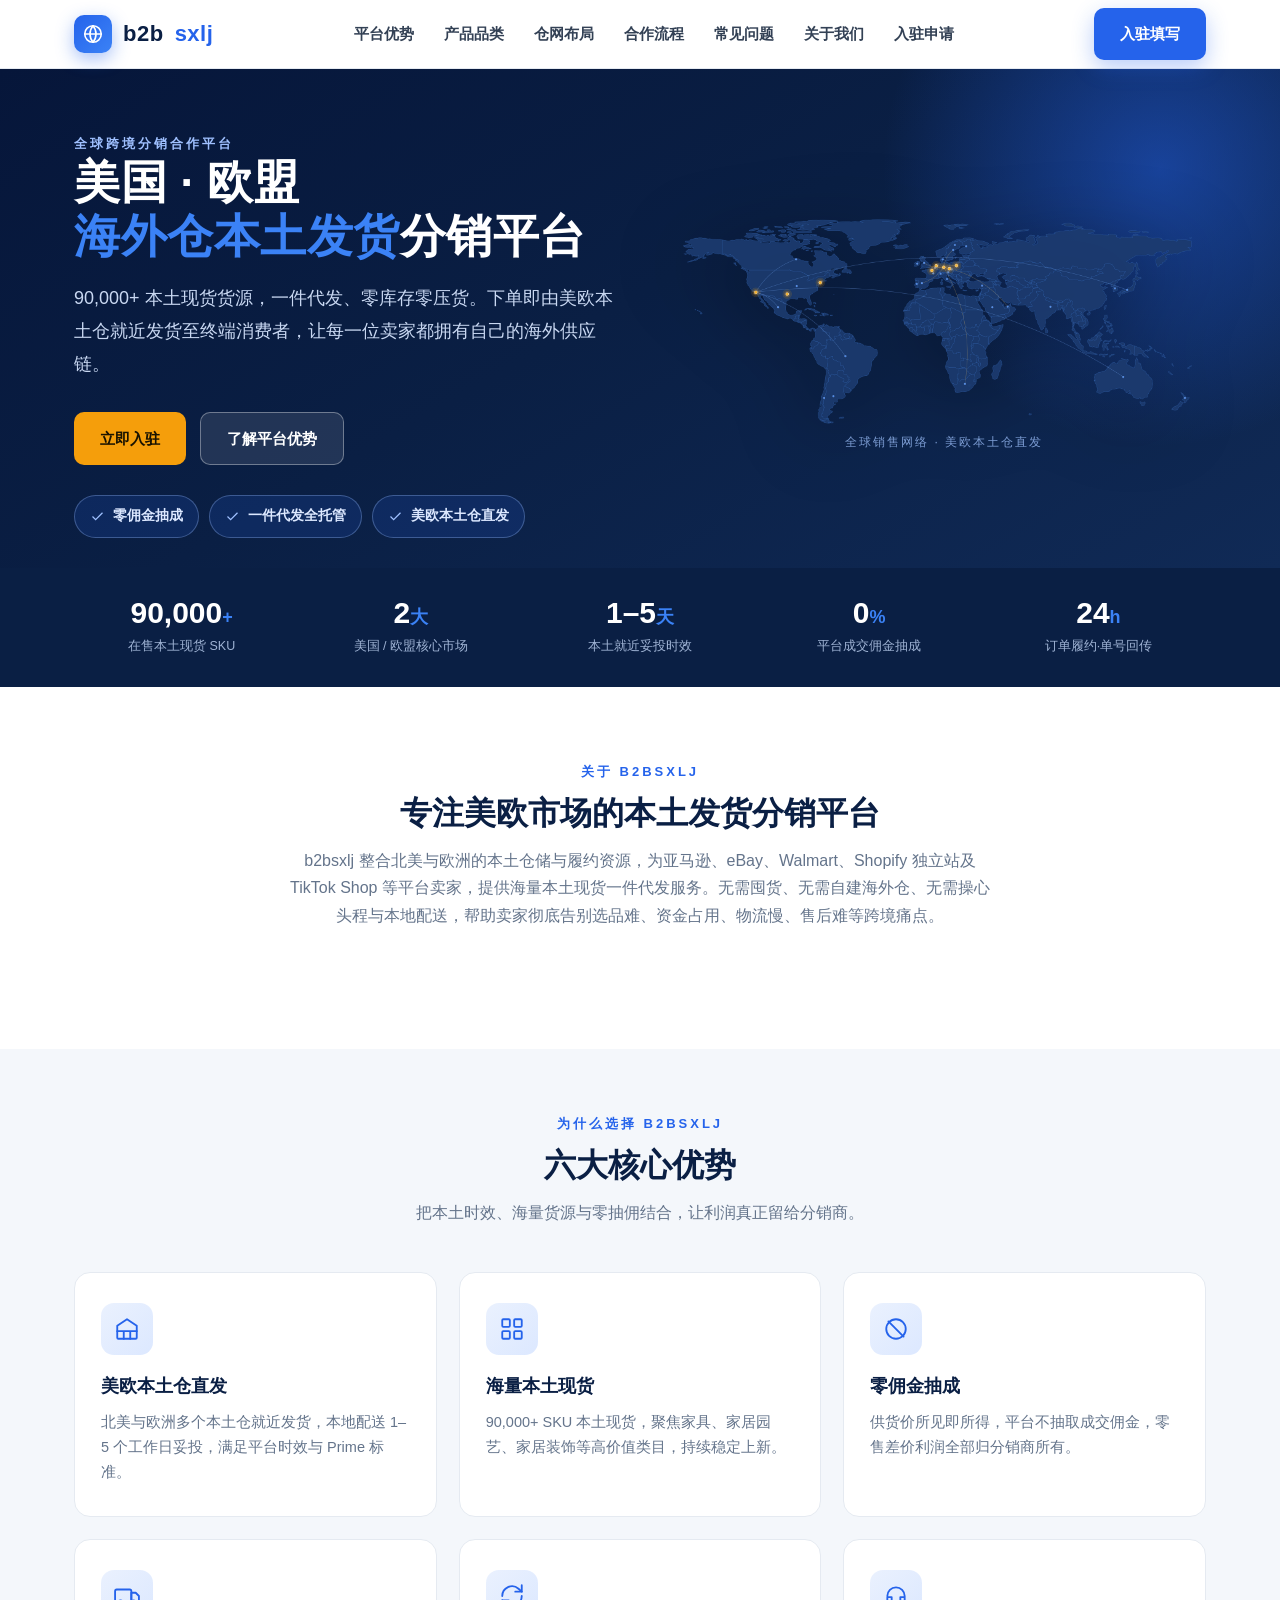
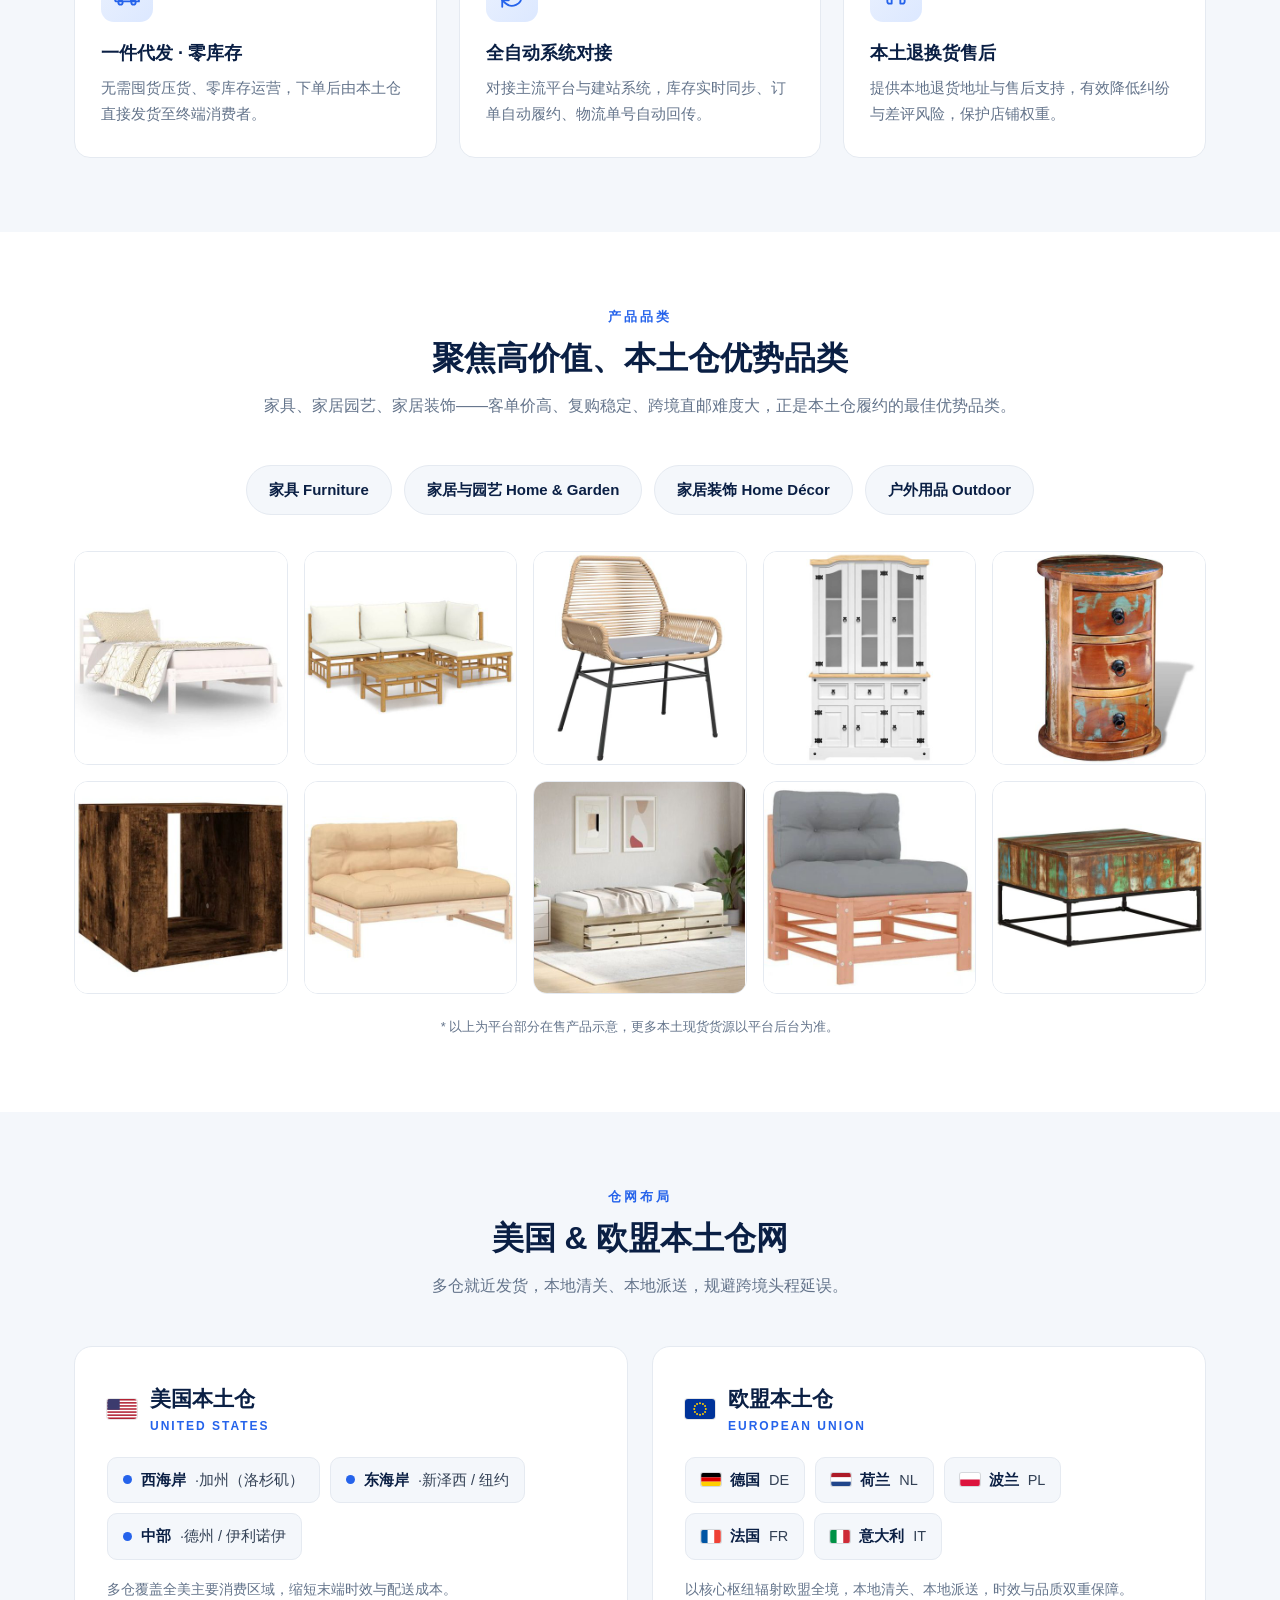
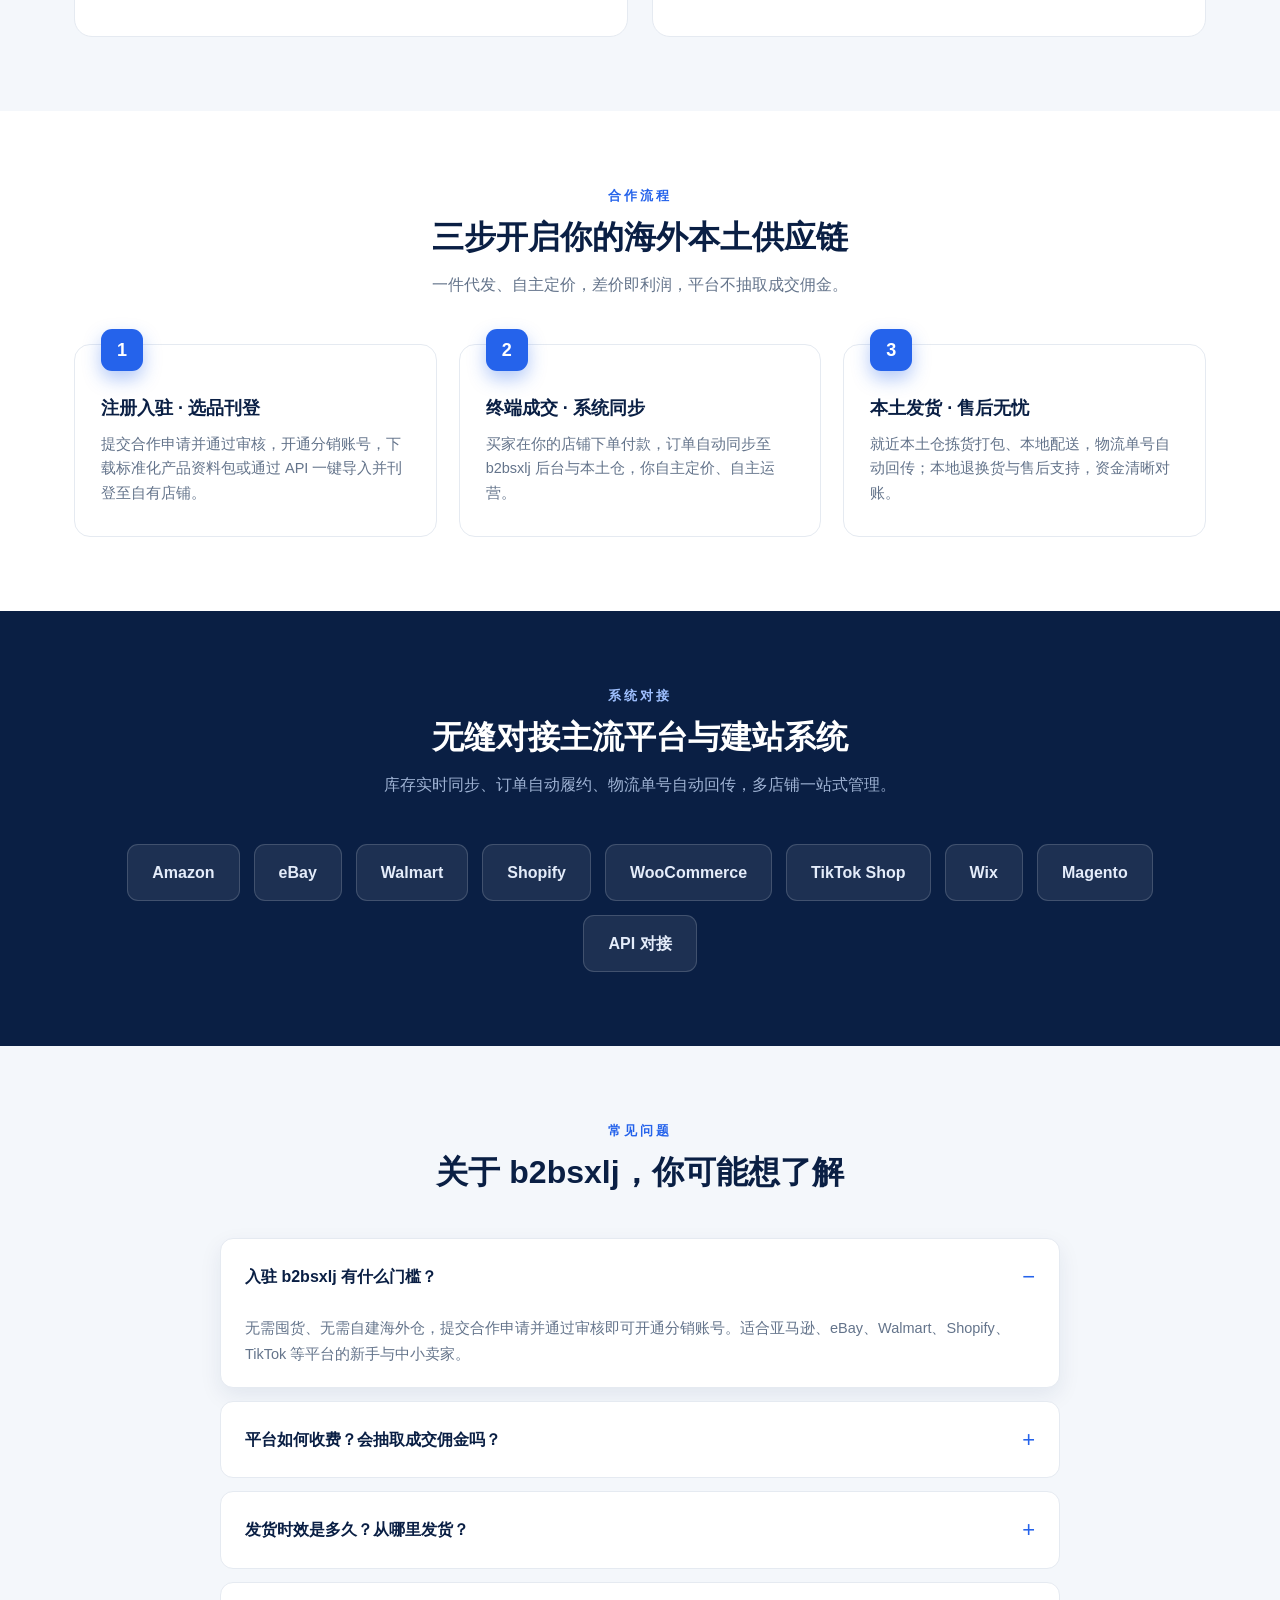
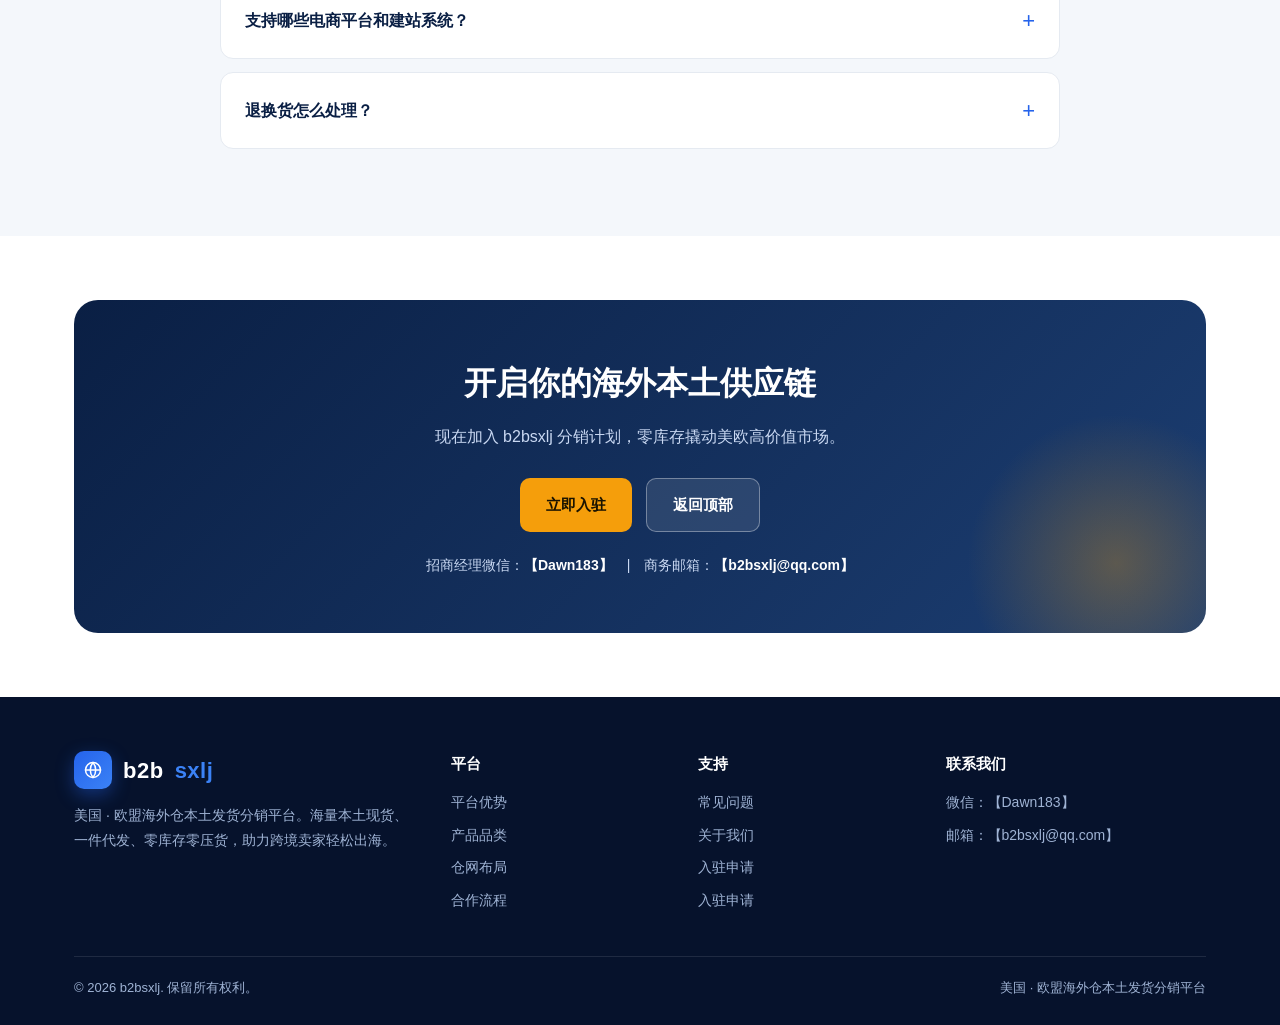
==== commit e86cfe2f: "Update all site emails to b2bsxlj@qq.com Co-Authored-By: Claude Opus 4.8 <noreply@anthropic.com> Cla" ====
--- a/site/index.html
+++ b/site/index.html
@@ -233,7 +233,7 @@
         <a class="btn btn-amber" href="join.html">立即入驻</a>
         <a class="btn btn-ghost" href="#top">返回顶部</a>
       </div>
-      <p style="margin-top:22px;font-size:14px">招商经理微信：<b style="color:#fff">【Dawn183】</b>　|　商务邮箱：<b style="color:#fff">【594931721@qq.com】</b>
+      <p style="margin-top:22px;font-size:14px">招商经理微信：<b style="color:#fff">【Dawn183】</b>　|　商务邮箱：<b style="color:#fff">【b2bsxlj@qq.com】</b></p>
     </div>
   </div>
 </section>
@@ -249,7 +249,7 @@
       <div class="foot-col"><h4>平台</h4><a href="#advantages">平台优势</a><a href="#products">产品品类</a><a href="#warehouses">仓网布局</a><a href="#how">合作流程</a></div>
       <div class="foot-col"><h4>支持</h4><a href="#faq">常见问题</a><a href="about.html">关于我们</a>
       <a href="join.html">入驻申请</a><a href="join.html">入驻申请</a></div>
-      <div class="foot-col"><h4>联系我们</h4><a href="#">微信：【Dawn183】</a><a href="#">邮箱：【594931721@qq.com】</a></div>
+      <div class="foot-col"><h4>联系我们</h4><a href="#">微信：【Dawn183】</a><a href="#">邮箱：【b2bsxlj@qq.com】</a></div>
     </div>
     <div class="foot-bottom">
       <span>© 2026 b2bsxlj. 保留所有权利。</span>
